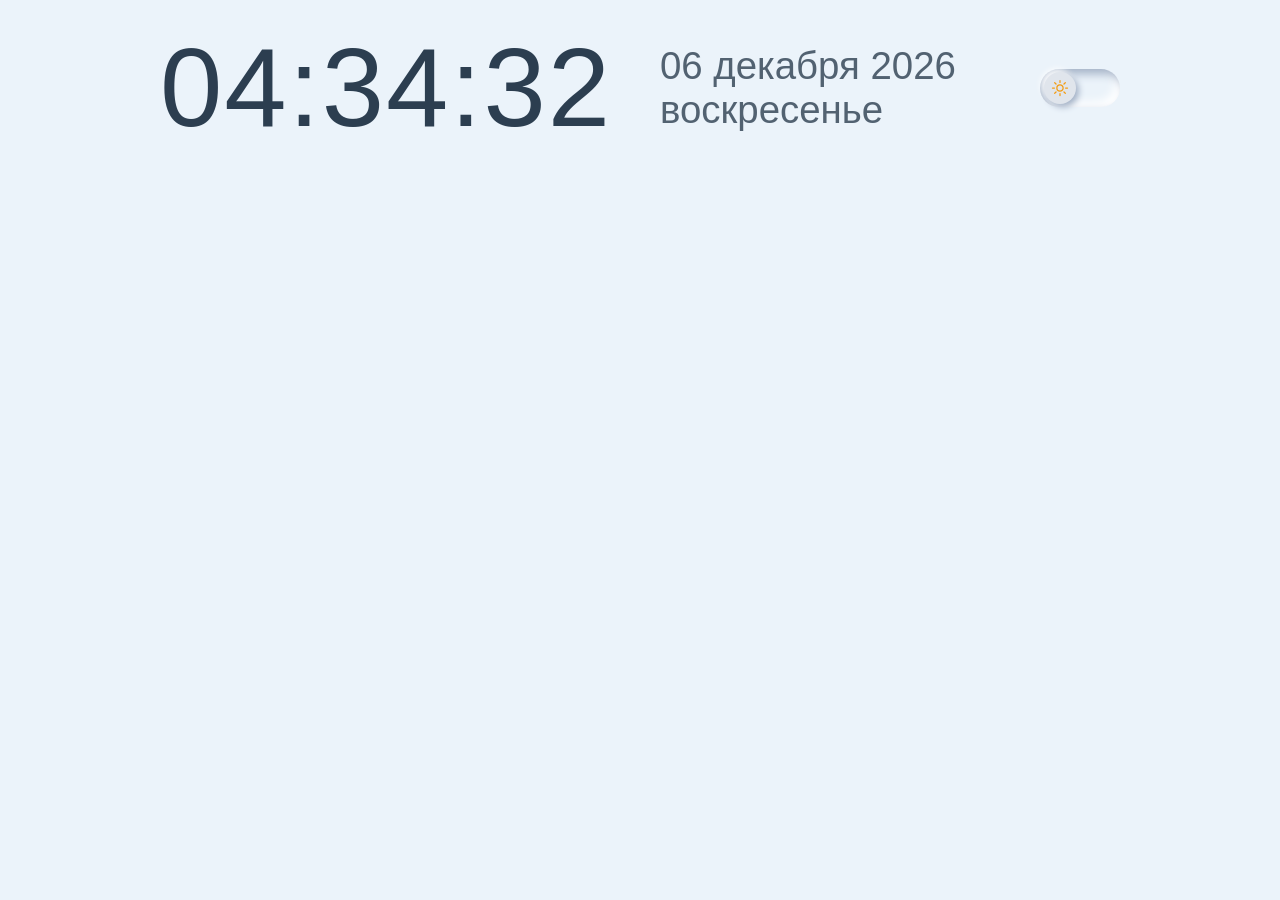
==== index.html @ 6002d7ba "first push" ====
<!DOCTYPE html>
<html lang="ru">

<head>
    <meta charset="UTF-8">
    <meta name="viewport" content="width=device-width, initial-scale=1.0">
    <link rel="stylesheet" href="style.css">
    <title>Дашборд с неоморфным дизайном</title>
</head>

<body>
    <div class="container">
        <div class="header">
            <div class="header-datetime">
                <div class="time" id="time">--:--:--</div>
                <div>
                    <div class="date" id="date">-- --- ----</div>
                    <div class="weekday" id="weekday">----------</div>
                </div>
            </div>

            <div class="header-controls">
                <div class="theme-toggle light" id="themeToggle" data-action="theme">
                    <span class="icon-moon">
                        <svg xmlns="http://www.w3.org/2000/svg" fill="none" viewBox="0 0 24 24" stroke-width="1.5"
                            stroke="currentColor">
                            <path stroke-linecap="round" stroke-linejoin="round"
                                d="M21.752 15.002A9.72 9.72 0 0 1 18 15.75c-5.385 0-9.75-4.365-9.75-9.75 0-1.33.266-2.597.748-3.752A9.753 9.753 0 0 0 3 11.25C3 16.635 7.365 21 12.75 21a9.753 9.753 0 0 0 9.002-5.998Z" />
                        </svg>
                    </span>
                    <span class="icon-sun">
                        <svg xmlns="http://www.w3.org/2000/svg" fill="none" viewBox="0 0 24 24" stroke-width="1.5"
                            stroke="currentColor">
                            <path stroke-linecap="round" stroke-linejoin="round"
                                d="M12 3v2.25m6.364.386-1.591 1.591M21 12h-2.25m-.386 6.364-1.591-1.591M12 18.75V21m-4.773-4.227-1.591 1.591M5.25 12H3m4.227-4.773L5.636 5.636M15.75 12a3.75 3.75 0 1 1-7.5 0 3.75 3.75 0 0 1 7.5 0Z" />
                        </svg>
                    </span>
                </div>
            </div>
        </div>
    </div>

    <script src="script.js"></script>
</body>

</html>
---- style.css ----
/* style.css */
/* Минимальные стили сетки с неоморфным подходом */
/* Адаптивность: смартфон (до 768px) и планшет (768px+) */

/* Сброс отступов и box-sizing */
*,
*::before,
*::after {
    margin: 0;
    padding: 0;
    box-sizing: border-box;
}

body {
    display: block;
    width: 100%;
    height: 100vh;
    padding: 0;
    margin: 0;
    box-sizing: border-box;
    font-family: 'Montserrat', -apple-system, BlinkMacSystemFont, sans-serif;
    background-color: var(--primary-background-color);
    overflow: hidden;
    transition: background-color 0.3s ease;
}

/* Светлая тема (по умолчанию) */
body.light-theme {
    --primary-background-color: #EBF3FA;
    --card-background-color: #ffffff;
    --primary-text-color: #2c3e50;
    --secondary-text-color: #5d6f7e;
    --success-color: #2e7d73;
    --success-bg: rgba(46, 125, 115, 0.1);
    --danger-color: #d32f2f;
    --danger-bg: rgba(211, 47, 47, 0.1);
    --info-color: #1976d2;
    --info-bg: rgba(25, 118, 210, 0.1);
    --border-color: rgba(0, 0, 0, 0.05);
    --neumo-shadow-dark: #d1d9e6;
    --neumo-shadow-light: #ffffff;
    --warning-color: #f39c12;
    --warning-bg: rgba(243, 156, 18, 0.1);
}

/* Темная тема */
body.dark-theme {
    --primary-background-color: #31343c;
    --card-background-color: #252b33;
    --primary-text-color: #e4e6eb;
    --secondary-text-color: #b0b3b8;
    --success-color: #4caf9e;
    --success-bg: rgba(76, 175, 158, 0.15);
    --danger-color: #f28b82;
    --danger-bg: rgba(242, 139, 130, 0.15);
    --info-color: #7aa2f7;
    --info-bg: rgba(122, 162, 247, 0.15);
    --border-color: rgba(255, 255, 255, 0.05);
    --neumo-shadow-dark: #0f1215;
    --neumo-shadow-light: #2f3741;
    --warning-color: #f1c40f;
    --warning-bg: rgba(241, 196, 15, 0.15);
}

.container {
    max-width: 1024px;
    height: 100vh;
    margin: 0 auto;
    padding: 2rem;
    background-color: transparent;
    box-sizing: border-box;
    overflow: hidden;
    display: flex;
    flex-direction: column;
}

/* Неоморфный переключатель темы */
.theme-toggle {
    width: 80px;
    height: 38px;
    border-radius: 30px;
    background: #EBF3FA;
    box-shadow: inset 5px 5px 10px #a3b1c6, inset -5px -5px 10px #ffffff;
    cursor: pointer;
    position: relative;
    transition: all 0.3s ease;
}

.theme-toggle::before {
    content: "";
    position: absolute;
    width: 32px;
    height: 32px;
    border-radius: 50%;
    top: 3px;
    left: 4px;
    background: #e0e5ec;
    box-shadow: 3px 3px 6px #a3b1c6, -3px -3px 6px #ffffff;
    transition: transform 0.3s ease;
    z-index: 1;
}

.theme-toggle.dark::before {
    transform: translateX(40px);
}

.theme-toggle .icon-sun,
.theme-toggle .icon-moon {
    position: absolute;
    top: 7px;
    width: 24px;
    height: 24px;
    z-index: 2;
    transition: all 0.3s ease;
    display: flex;
    align-items: center;
    justify-content: center;
}

.theme-toggle .icon-sun svg,
.theme-toggle .icon-moon svg {
    width: 20px;
    height: 20px;
    stroke: currentColor;
    fill: none;
}

.theme-toggle .icon-sun {
    left: 8px;
    color: #f39c12;
    opacity: 1;
}

.theme-toggle .icon-moon {
    right: 8px;
    color: #f1c40f;
    opacity: 0;
}

.theme-toggle.dark .icon-sun {
    opacity: 0;
}

.theme-toggle.dark .icon-moon {
    opacity: 1;
}

/* Для темной темы */
body.dark-theme .theme-toggle {
    background: #2d343c;
    box-shadow: inset 5px 5px 10px #1a1e24, inset -5px -5px 10px #404854;
}

body.dark-theme .theme-toggle::before {
    background: #2d343c;
    box-shadow: 3px 3px 6px #1a1e24, -3px -3px 6px #404854;
}

body.dark-theme .theme-toggle .icon-moon svg {
    stroke: #f1c40f;
}

/* Хедер с датой и временем */
.header {
    display: flex;
    justify-content: space-between;
    align-items: center;
    background: transparent;
    flex-shrink: 0;
    margin-bottom: 3rem;
}

.header-datetime {
    display: flex;
    align-items: center;
    gap: 3rem;
    color: var(--primary-text-color);
}

.header-datetime .time {
    font-size: 7rem;
    font-weight: 300;
    line-height: 1;
    letter-spacing: 2px;
}

.header-datetime .date {
    font-size: 2.4rem;
    font-weight: 300;
    opacity: 0.8;
}

.header-datetime .weekday {
    font-size: 2.4rem;
    font-weight: 300;
    opacity: 0.8;
}

.header-controls {
    display: flex;
    align-items: center;
}

/* Адаптивность для планшетов */
@media (max-width: 768px) {
    .container {
        padding: 1.5rem;
    }
    
    .header-datetime .time {
        font-size: 5rem;
    }
    
    .header-datetime .date,
    .header-datetime .weekday {
        font-size: 1.8rem;
    }
    
    .header-datetime {
        gap: 1.5rem;
    }
}

/* Адаптивность для смартфонов */
@media (max-width: 480px) {
    .container {
        padding: 1rem;
    }
    
    .header {
        flex-direction: column;
        align-items: flex-start;
        gap: 1rem;
        margin-bottom: 2rem;
    }
    
    .header-datetime {
        flex-wrap: wrap;
        gap: 1rem;
    }
    
    .header-datetime .time {
        font-size: 3.5rem;
    }
    
    .header-datetime .date,
    .header-datetime .weekday {
        font-size: 1.4rem;
    }
    
    .header-controls {
        align-self: flex-end;
    }
}
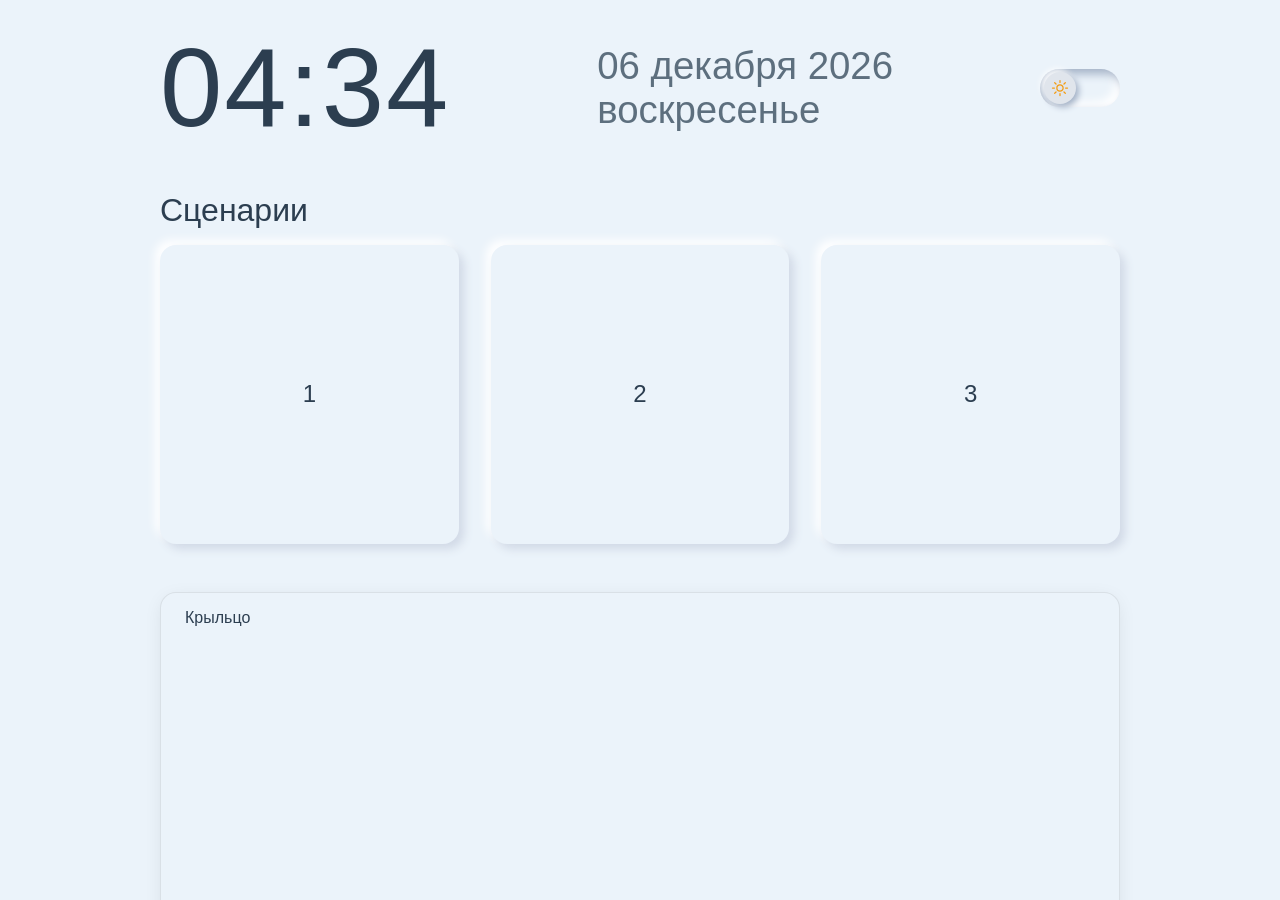
==== commit 6434356b: "doing scenaries" ====
--- a/index.html
+++ b/index.html
@@ -9,33 +9,53 @@
 </head>
 
 <body>
+    <!-- SVG спрайт (скрыт) -->
+    <svg style="display: none;">
+        <symbol id="icon-sun" viewBox="0 0 24 24">
+            <path
+                d="M12 3v2.25m6.364.386-1.591 1.591M21 12h-2.25m-.386 6.364-1.591-1.591M12 18.75V21m-4.773-4.227-1.591 1.591M5.25 12H3m4.227-4.773L5.636 5.636M15.75 12a3.75 3.75 0 1 1-7.5 0 3.75 3.75 0 0 1 7.5 0Z"
+                stroke="currentColor" stroke-width="1.5" fill="none" stroke-linecap="round" stroke-linejoin="round" />
+        </symbol>
+        <symbol id="icon-moon" viewBox="0 0 24 24">
+            <path
+                d="M21.752 15.002A9.72 9.72 0 0 1 18 15.75c-5.385 0-9.75-4.365-9.75-9.75 0-1.33.266-2.597.748-3.752A9.753 9.753 0 0 0 3 11.25C3 16.635 7.365 21 12.75 21a9.753 9.753 0 0 0 9.002-5.998Z"
+                stroke="currentColor" stroke-width="1.5" fill="none" stroke-linecap="round" stroke-linejoin="round" />
+        </symbol>
+    </svg>
+
     <div class="container">
         <div class="header">
-            <div class="header-datetime">
-                <div class="time" id="time">--:--:--</div>
-                <div>
-                    <div class="date" id="date">-- --- ----</div>
-                    <div class="weekday" id="weekday">----------</div>
+            <div class="time" id="time">--:--</div>
+            <div class="today">
+                <div id="date">-- --- ----</div>
+                <div id="weekday">----------</div>
+            </div>
+            <div class="theme-toggle" id="themeToggle">
+                <svg class="theme-icon">
+                    <use href="#icon-sun" />
+                </svg>
+            </div>
+        </div>
+
+        <div class="page-home">
+            <div class="scenaries-title">Сценарии</div>
+            <div class="block-scenaries">
+                <div class="scenario-item">
+                    <input type="checkbox" id="scenario1" class="scenario-checkbox">
+                    <label for="scenario1" class="scenario-label">1</label>
+                </div>
+                <div class="scenario-item">
+                    <input type="checkbox" id="scenario2" class="scenario-checkbox">
+                    <label for="scenario2" class="scenario-label">2</label>
+                </div>
+                <div class="scenario-item">
+                    <input type="checkbox" id="scenario3" class="scenario-checkbox">
+                    <label for="scenario3" class="scenario-label">3</label>
                 </div>
             </div>
 
-            <div class="header-controls">
-                <div class="theme-toggle light" id="themeToggle" data-action="theme">
-                    <span class="icon-moon">
-                        <svg xmlns="http://www.w3.org/2000/svg" fill="none" viewBox="0 0 24 24" stroke-width="1.5"
-                            stroke="currentColor">
-                            <path stroke-linecap="round" stroke-linejoin="round"
-                                d="M21.752 15.002A9.72 9.72 0 0 1 18 15.75c-5.385 0-9.75-4.365-9.75-9.75 0-1.33.266-2.597.748-3.752A9.753 9.753 0 0 0 3 11.25C3 16.635 7.365 21 12.75 21a9.753 9.753 0 0 0 9.002-5.998Z" />
-                        </svg>
-                    </span>
-                    <span class="icon-sun">
-                        <svg xmlns="http://www.w3.org/2000/svg" fill="none" viewBox="0 0 24 24" stroke-width="1.5"
-                            stroke="currentColor">
-                            <path stroke-linecap="round" stroke-linejoin="round"
-                                d="M12 3v2.25m6.364.386-1.591 1.591M21 12h-2.25m-.386 6.364-1.591-1.591M12 18.75V21m-4.773-4.227-1.591 1.591M5.25 12H3m4.227-4.773L5.636 5.636M15.75 12a3.75 3.75 0 1 1-7.5 0 3.75 3.75 0 0 1 7.5 0Z" />
-                        </svg>
-                    </span>
-                </div>
+            <div class="card camera">
+                <div class="card-title">Крыльцо</div>
             </div>
         </div>
     </div>
--- a/style.css
+++ b/style.css
@@ -1,6 +1,5 @@
 /* style.css */
-/* Минимальные стили сетки с неоморфным подходом */
-/* Адаптивность: смартфон (до 768px) и планшет (768px+) */
+/* Неоморфный дизайн */
 
 /* Сброс отступов и box-sizing */
 *,
@@ -17,7 +16,6 @@
     height: 100vh;
     padding: 0;
     margin: 0;
-    box-sizing: border-box;
     font-family: 'Montserrat', -apple-system, BlinkMacSystemFont, sans-serif;
     background-color: var(--primary-background-color);
     overflow: hidden;
@@ -27,39 +25,31 @@
 /* Светлая тема (по умолчанию) */
 body.light-theme {
     --primary-background-color: #EBF3FA;
-    --card-background-color: #ffffff;
+    --card-background-color: #EBF3FA;
     --primary-text-color: #2c3e50;
     --secondary-text-color: #5d6f7e;
-    --success-color: #2e7d73;
-    --success-bg: rgba(46, 125, 115, 0.1);
-    --danger-color: #d32f2f;
-    --danger-bg: rgba(211, 47, 47, 0.1);
+    --border-color: rgba(0, 0, 0, 0.08);
+    --card-shadow: 0px 4px 20px -4px rgba(0, 0, 0, 0.1);
     --info-color: #1976d2;
-    --info-bg: rgba(25, 118, 210, 0.1);
-    --border-color: rgba(0, 0, 0, 0.05);
+    --icon-color-sun: #f39c12;
+    --icon-color-moon: #f1c40f;
     --neumo-shadow-dark: #d1d9e6;
     --neumo-shadow-light: #ffffff;
-    --warning-color: #f39c12;
-    --warning-bg: rgba(243, 156, 18, 0.1);
 }
 
 /* Темная тема */
 body.dark-theme {
     --primary-background-color: #31343c;
-    --card-background-color: #252b33;
+    --card-background-color: #31343c;
     --primary-text-color: #e4e6eb;
     --secondary-text-color: #b0b3b8;
-    --success-color: #4caf9e;
-    --success-bg: rgba(76, 175, 158, 0.15);
-    --danger-color: #f28b82;
-    --danger-bg: rgba(242, 139, 130, 0.15);
+    --border-color: rgba(255, 255, 255, 0.08);
+    --card-shadow: 0px 4px 20px -4px rgba(0, 0, 0, 0.3);
     --info-color: #7aa2f7;
-    --info-bg: rgba(122, 162, 247, 0.15);
-    --border-color: rgba(255, 255, 255, 0.05);
+    --icon-color-sun: #f39c12;
+    --icon-color-moon: #f1c40f;
     --neumo-shadow-dark: #0f1215;
     --neumo-shadow-light: #2f3741;
-    --warning-color: #f1c40f;
-    --warning-bg: rgba(241, 196, 15, 0.15);
 }
 
 .container {
@@ -68,10 +58,32 @@
     margin: 0 auto;
     padding: 2rem;
     background-color: transparent;
-    box-sizing: border-box;
     overflow: hidden;
     display: flex;
     flex-direction: column;
+}
+
+/* Хедер с датой и временем */
+.header {
+    display: flex;
+    justify-content: space-between;
+    align-items: center;
+    flex-shrink: 0;
+    margin-bottom: 3rem;
+}
+
+.time {
+    color: var(--primary-text-color);
+    font-size: 7rem;
+    font-weight: 500;
+    line-height: 1;
+    letter-spacing: 2px;
+}
+
+.today {
+    color: var(--secondary-text-color);
+    font-size: 2.4rem;
+    font-weight: 400;
 }
 
 /* Неоморфный переключатель темы */
@@ -104,45 +116,21 @@
     transform: translateX(40px);
 }
 
-.theme-toggle .icon-sun,
-.theme-toggle .icon-moon {
+.theme-icon {
     position: absolute;
-    top: 7px;
-    width: 24px;
-    height: 24px;
-    z-index: 2;
-    transition: all 0.3s ease;
-    display: flex;
-    align-items: center;
-    justify-content: center;
-}
-
-.theme-toggle .icon-sun svg,
-.theme-toggle .icon-moon svg {
     width: 20px;
     height: 20px;
-    stroke: currentColor;
-    fill: none;
-}
-
-.theme-toggle .icon-sun {
-    left: 8px;
-    color: #f39c12;
-    opacity: 1;
-}
-
-.theme-toggle .icon-moon {
-    right: 8px;
-    color: #f1c40f;
-    opacity: 0;
-}
-
-.theme-toggle.dark .icon-sun {
-    opacity: 0;
-}
-
-.theme-toggle.dark .icon-moon {
-    opacity: 1;
+    top: 9px;
+    left: 10px;
+    z-index: 2;
+    color: var(--icon-color-sun);
+    transition: all 0.3s ease;
+    pointer-events: none;
+}
+
+.theme-toggle.dark .theme-icon {
+    left: 50px;
+    color: var(--icon-color-moon);
 }
 
 /* Для темной темы */
@@ -156,68 +144,128 @@
     box-shadow: 3px 3px 6px #1a1e24, -3px -3px 6px #404854;
 }
 
-body.dark-theme .theme-toggle .icon-moon svg {
-    stroke: #f1c40f;
-}
-
-/* Хедер с датой и временем */
-.header {
+/* Стандартная карточка */
+.card {
+    width: 100%;
+    height: 0;
+    padding: 1rem 1.5rem;
+    background-color: var(--card-background-color);
+    box-shadow: var(--card-shadow);
+    border-radius: 1rem;
+    overflow: hidden;
+    position: relative;
+    border: 1px solid var(--border-color);
+    flex-shrink: 0;
+}
+
+.card.camera {
+    padding-bottom: 56.25%;
+}
+
+.card-title {
+    font-size: 1rem;
+    font-weight: 500;
+    color: var(--primary-text-color);
+}
+
+/* Стили для чекбоксов-кнопок сценариев */
+.scenario-item {
     display: flex;
-    justify-content: space-between;
-    align-items: center;
-    background: transparent;
-    flex-shrink: 0;
-    margin-bottom: 3rem;
-}
-
-.header-datetime {
+    width: 100%;
+}
+
+.scenario-checkbox {
+    position: absolute;
+    opacity: 0;
+    width: 0;
+    height: 0;
+    pointer-events: none;
+}
+
+.scenario-label {
     display: flex;
     align-items: center;
-    gap: 3rem;
+    justify-content: center;
+    width: 100%;
+    height: 100%;
+    aspect-ratio: 1 / 1;
+    background: var(--primary-background-color);
+    border-radius: 1rem;
+    font-size: 1.5rem;
+    font-weight: 500;
     color: var(--primary-text-color);
-}
-
-.header-datetime .time {
-    font-size: 7rem;
-    font-weight: 300;
-    line-height: 1;
-    letter-spacing: 2px;
-}
-
-.header-datetime .date {
-    font-size: 2.4rem;
-    font-weight: 300;
-    opacity: 0.8;
-}
-
-.header-datetime .weekday {
-    font-size: 2.4rem;
-    font-weight: 300;
-    opacity: 0.8;
-}
-
-.header-controls {
-    display: flex;
-    align-items: center;
+    cursor: pointer;
+    transition: all 0.2s ease;
+    user-select: none;
+    box-shadow: 5px 5px 10px var(--neumo-shadow-dark),
+        -5px -5px 10px var(--neumo-shadow-light);
+}
+
+/* Наведение */
+.scenario-label:hover {
+    box-shadow: 3px 3px 6px var(--neumo-shadow-dark),
+        -3px -3px 6px var(--neumo-shadow-light);
+}
+
+/* Активное состояние (когда чекбокс выбран) */
+.scenario-checkbox:checked+.scenario-label {
+    box-shadow: inset 3px 3px 6px var(--neumo-shadow-dark),
+        inset -3px -3px 6px var(--neumo-shadow-light);
+    color: var(--info-color);
+}
+
+/* Для темной темы */
+body.dark-theme .scenario-label {
+    box-shadow: 5px 5px 10px var(--neumo-shadow-dark),
+        -5px -5px 10px var(--neumo-shadow-light);
+}
+
+body.dark-theme .scenario-label:hover {
+    box-shadow: 3px 3px 6px var(--neumo-shadow-dark),
+        -3px -3px 6px var(--neumo-shadow-light);
+}
+
+body.dark-theme .scenario-checkbox:checked+.scenario-label {
+    box-shadow: inset 3px 3px 6px var(--neumo-shadow-dark),
+        inset -3px -3px 6px var(--neumo-shadow-light);
+}
+
+/* Блок сценариев */
+.block-scenaries {
+    display: grid;
+    grid-template-columns: repeat(3, 1fr);
+    gap: 2rem;
+    margin-bottom: 3rem;
+}
+
+.scenaries-title {
+    font-size: 2rem;
+    color: var(--primary-text-color);
+    margin-bottom: 1rem;
 }
 
 /* Адаптивность для планшетов */
 @media (max-width: 768px) {
     .container {
-        padding: 1.5rem;
-    }
-    
-    .header-datetime .time {
+        padding: 1.75rem;
+    }
+
+    .block-scenaries {
+        gap: 1.75rem;
+        margin-bottom: 3rem;
+    }
+
+    .scenaries-title {
+        font-size: 2rem;
+        margin-bottom: 1rem;
+    }
+
+    .time {
         font-size: 5rem;
     }
-    
-    .header-datetime .date,
-    .header-datetime .weekday {
-        font-size: 1.8rem;
-    }
-    
-    .header-datetime {
-        gap: 1.5rem;
+
+    .today {
+        font-size: 2rem;
     }
 }
 
@@ -226,29 +274,27 @@
     .container {
         padding: 1rem;
     }
-    
-    .header {
-        flex-direction: column;
-        align-items: flex-start;
+
+    .block-scenaries {
         gap: 1rem;
         margin-bottom: 2rem;
     }
-    
-    .header-datetime {
-        flex-wrap: wrap;
-        gap: 1rem;
-    }
-    
-    .header-datetime .time {
-        font-size: 3.5rem;
-    }
-    
-    .header-datetime .date,
-    .header-datetime .weekday {
-        font-size: 1.4rem;
-    }
-    
-    .header-controls {
-        align-self: flex-end;
+
+    .scenaries-title {
+        font-size: 1rem;
+        margin-bottom: 0.75rem;
+    }
+
+    .time {
+        font-size: 2.5rem;
+    }
+
+    .today {
+        font-size: 0.9rem;
+    }
+
+    .scenario-label {
+        font-size: 1.2rem;
+        min-height: 50px;
     }
 }
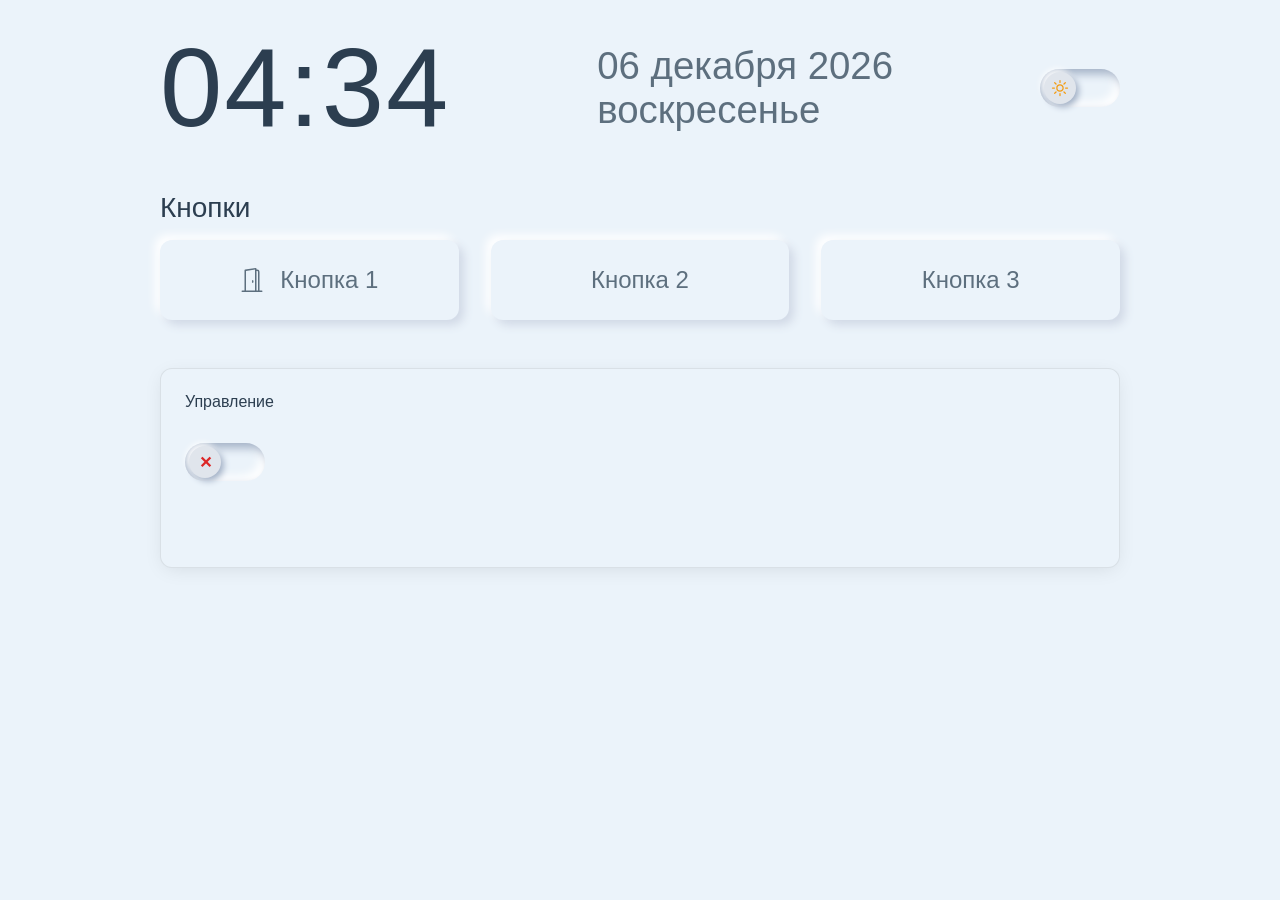
==== commit 3a15d641: "button icon" ====
--- a/index.html
+++ b/index.html
@@ -8,7 +8,7 @@
     <title>Дашборд с неоморфным дизайном</title>
 </head>
 
-<body>
+<body class="light-theme">
     <!-- SVG спрайт (скрыт) -->
     <svg style="display: none;">
         <symbol id="icon-sun" viewBox="0 0 24 24">
@@ -37,25 +37,41 @@
             </div>
         </div>
 
-        <div class="page-home">
-            <div class="scenaries-title">Сценарии</div>
-            <div class="block-scenaries">
-                <div class="scenario-item">
-                    <input type="checkbox" id="scenario1" class="scenario-checkbox">
-                    <label for="scenario1" class="scenario-label">1</label>
-                </div>
-                <div class="scenario-item">
-                    <input type="checkbox" id="scenario2" class="scenario-checkbox">
-                    <label for="scenario2" class="scenario-label">2</label>
-                </div>
-                <div class="scenario-item">
-                    <input type="checkbox" id="scenario3" class="scenario-checkbox">
-                    <label for="scenario3" class="scenario-label">3</label>
+        <div class="content">
+            <div class="block">
+                <div class="block-title">Кнопки</div>
+                <div class="block-scenaries">
+                    <div class="button-item">
+                        <input type="checkbox" id="scenario1" class="button-checkbox">
+                        <label for="scenario1" class="button-label">
+                            <svg xmlns="http://www.w3.org/2000/svg" width="16" height="16" fill="currentColor"
+                                class="bi bi-door-open" viewBox="0 0 16 16">
+                                <path d="M8.5 10c-.276 0-.5-.448-.5-1s.224-1 .5-1 .5.448.5 1-.224 1-.5 1" />
+                                <path
+                                    d="M10.828.122A.5.5 0 0 1 11 .5V1h.5A1.5 1.5 0 0 1 13 2.5V15h1.5a.5.5 0 0 1 0 1h-13a.5.5 0 0 1 0-1H3V1.5a.5.5 0 0 1 .43-.495l7-1a.5.5 0 0 1 .398.117M11.5 2H11v13h1V2.5a.5.5 0 0 0-.5-.5M4 1.934V15h6V1.077z" />
+                            </svg>
+                            Кнопка 1
+                        </label>
+                    </div>
+                    <div class="button-item">
+                        <input type="checkbox" id="scenario2" class="button-checkbox">
+                        <label for="scenario2" class="button-label">Кнопка 2</label>
+                    </div>
+                    <div class="button-item">
+                        <input type="checkbox" id="scenario3" class="button-checkbox">
+                        <label for="scenario3" class="button-label">Кнопка 3</label>
+                    </div>
                 </div>
             </div>
 
+            <!-- Карточка с новым переключателем -->
             <div class="card camera">
-                <div class="card-title">Крыльцо</div>
+                <div class="card-title">Управление</div>
+                <!-- Переключатель, стилизованный под theme-toggle -->
+                <div class="switch" id="deviceSwitch" role="switch" aria-checked="false" tabindex="0">
+                    <span class="icon-off">✕</span>
+                    <span class="icon-on">✓</span>
+                </div>
             </div>
         </div>
     </div>
--- a/style.css
+++ b/style.css
@@ -20,6 +20,7 @@
     background-color: var(--primary-background-color);
     overflow: hidden;
     transition: background-color 0.3s ease;
+    --border-radius: 0.75rem;
 }
 
 /* Светлая тема (по умолчанию) */
@@ -30,7 +31,17 @@
     --secondary-text-color: #5d6f7e;
     --border-color: rgba(0, 0, 0, 0.08);
     --card-shadow: 0px 4px 20px -4px rgba(0, 0, 0, 0.1);
-    --info-color: #1976d2;
+
+    /* Яркие цвета для светлой темы */
+    --info-color: #0066CC;
+    /* Яркий синий */
+    --success-color: #00A86B;
+    /* Насыщенный зеленый */
+    --danger-color: #DC2626;
+    /* Яркий красный */
+    --warning-color: #F59E0B;
+    /* Насыщенный оранжевый */
+
     --icon-color-sun: #f39c12;
     --icon-color-moon: #f1c40f;
     --neumo-shadow-dark: #d1d9e6;
@@ -45,7 +56,17 @@
     --secondary-text-color: #b0b3b8;
     --border-color: rgba(255, 255, 255, 0.08);
     --card-shadow: 0px 4px 20px -4px rgba(0, 0, 0, 0.3);
-    --info-color: #7aa2f7;
+
+    /* Яркие цвета для темной темы (более светлые/неоновые оттенки) */
+    --info-color: #60A5FA;
+    /* Светлый синий */
+    --success-color: #4ADE80;
+    /* Светлый зеленый */
+    --danger-color: #F87171;
+    /* Светлый красный */
+    --warning-color: #FBBF24;
+    /* Светлый оранжевый/желтый */
+
     --icon-color-sun: #f39c12;
     --icon-color-moon: #f1c40f;
     --neumo-shadow-dark: #0f1215;
@@ -90,7 +111,7 @@
 .theme-toggle {
     width: 80px;
     height: 38px;
-    border-radius: 30px;
+    border-radius: 80px;
     background: #EBF3FA;
     box-shadow: inset 5px 5px 10px #a3b1c6, inset -5px -5px 10px #ffffff;
     cursor: pointer;
@@ -144,22 +165,45 @@
     box-shadow: 3px 3px 6px #1a1e24, -3px -3px 6px #404854;
 }
 
+/* Контент страницы */
+.content {
+    display: flex;
+    flex-direction: column;
+    gap: 3rem;
+}
+
+/* Блок на странице */
+.block {
+    display: flex;
+    flex-direction: column;
+    gap: 1rem;
+}
+
+.block-title {
+    font-size: 1.75rem;
+    color: var(--primary-text-color);
+}
+
 /* Стандартная карточка */
 .card {
     width: 100%;
-    height: 0;
-    padding: 1rem 1.5rem;
     background-color: var(--card-background-color);
     box-shadow: var(--card-shadow);
-    border-radius: 1rem;
+    border-radius: var(--border-radius);
     overflow: hidden;
     position: relative;
     border: 1px solid var(--border-color);
     flex-shrink: 0;
+    display: flex;
+    flex-direction: column;
 }
 
 .card.camera {
-    padding-bottom: 56.25%;
+    padding: 1.5rem;
+    min-height: 200px;
+    display: flex;
+    flex-direction: column;
+    gap: 2rem;
 }
 
 .card-title {
@@ -169,12 +213,12 @@
 }
 
 /* Стили для чекбоксов-кнопок сценариев */
-.scenario-item {
+.button-item {
     display: flex;
     width: 100%;
 }
 
-.scenario-checkbox {
+.button-checkbox {
     position: absolute;
     opacity: 0;
     width: 0;
@@ -182,18 +226,19 @@
     pointer-events: none;
 }
 
-.scenario-label {
+.button-label {
     display: flex;
     align-items: center;
     justify-content: center;
     width: 100%;
-    height: 100%;
-    aspect-ratio: 1 / 1;
+    min-height: 5rem;
+    gap: 1rem;
+    /* aspect-ratio: 1 / 1; */
     background: var(--primary-background-color);
-    border-radius: 1rem;
-    font-size: 1.5rem;
+    border-radius: var(--border-radius);
+    font-size: clamp(1rem, 5vw, 1.5rem);
     font-weight: 500;
-    color: var(--primary-text-color);
+    color: var(--secondary-text-color);
     cursor: pointer;
     transition: all 0.2s ease;
     user-select: none;
@@ -201,31 +246,38 @@
         -5px -5px 10px var(--neumo-shadow-light);
 }
 
+.button-label svg {
+    width: 1em;
+    height: 1em;
+    font-size: inherit;
+    fill: currentColor;
+}
+
 /* Наведение */
-.scenario-label:hover {
+.button-label:hover {
     box-shadow: 3px 3px 6px var(--neumo-shadow-dark),
         -3px -3px 6px var(--neumo-shadow-light);
 }
 
 /* Активное состояние (когда чекбокс выбран) */
-.scenario-checkbox:checked+.scenario-label {
+.button-checkbox:checked+.button-label {
     box-shadow: inset 3px 3px 6px var(--neumo-shadow-dark),
         inset -3px -3px 6px var(--neumo-shadow-light);
-    color: var(--info-color);
+    color: var(--success-color);
 }
 
 /* Для темной темы */
-body.dark-theme .scenario-label {
+body.dark-theme .button-label {
     box-shadow: 5px 5px 10px var(--neumo-shadow-dark),
         -5px -5px 10px var(--neumo-shadow-light);
 }
 
-body.dark-theme .scenario-label:hover {
+body.dark-theme .button-label:hover {
     box-shadow: 3px 3px 6px var(--neumo-shadow-dark),
         -3px -3px 6px var(--neumo-shadow-light);
 }
 
-body.dark-theme .scenario-checkbox:checked+.scenario-label {
+body.dark-theme .button-checkbox:checked+.button-label {
     box-shadow: inset 3px 3px 6px var(--neumo-shadow-dark),
         inset -3px -3px 6px var(--neumo-shadow-light);
 }
@@ -235,13 +287,89 @@
     display: grid;
     grid-template-columns: repeat(3, 1fr);
     gap: 2rem;
-    margin-bottom: 3rem;
-}
-
-.scenaries-title {
-    font-size: 2rem;
-    color: var(--primary-text-color);
-    margin-bottom: 1rem;
+}
+
+/* Неоморфный переключатель (Switch) - стилизованный под theme-toggle */
+.switch {
+    width: 80px;
+    height: 38px;
+    border-radius: 30px;
+    background: #EBF3FA;
+    box-shadow: inset 5px 5px 10px #a3b1c6, inset -5px -5px 10px #ffffff;
+    cursor: pointer;
+    position: relative;
+    transition: all 0.3s ease;
+    display: inline-block;
+    outline: none;
+}
+
+.switch:focus-visible {
+    outline: 2px solid var(--info-color);
+    outline-offset: 2px;
+}
+
+.switch::before {
+    content: "";
+    position: absolute;
+    width: 32px;
+    height: 32px;
+    border-radius: 50%;
+    top: 3px;
+    left: 4px;
+    background: #e0e5ec;
+    box-shadow: 3px 3px 6px #a3b1c6, -3px -3px 6px #ffffff;
+    transition: transform 0.3s ease;
+    z-index: 1;
+}
+
+.switch.on::before {
+    transform: translateX(40px);
+}
+
+.switch .icon-off,
+.switch .icon-on {
+    position: absolute;
+    top: 7px;
+    width: 24px;
+    height: 24px;
+    z-index: 2;
+    transition: all 0.3s ease;
+    display: flex;
+    align-items: center;
+    justify-content: center;
+    font-size: 16px;
+    font-weight: bold;
+}
+
+.switch .icon-off {
+    left: 8px;
+    color: var(--danger-color);
+    opacity: 1;
+}
+
+.switch .icon-on {
+    right: 8px;
+    color: var(--success-color);
+    opacity: 0;
+}
+
+.switch.on .icon-off {
+    opacity: 0;
+}
+
+.switch.on .icon-on {
+    opacity: 1;
+}
+
+/* Для темной темы */
+body.dark-theme .switch {
+    background: #2d343c;
+    box-shadow: inset 5px 5px 10px #1a1e24, inset -5px -5px 10px #404854;
+}
+
+body.dark-theme .switch::before {
+    background: #2d343c;
+    box-shadow: 3px 3px 6px #1a1e24, -3px -3px 6px #404854;
 }
 
 /* Адаптивность для планшетов */
@@ -250,14 +378,20 @@
         padding: 1.75rem;
     }
 
+    .content {
+        gap: 3rem;
+    }
+
+    .block {
+        gap: 1rem;
+    }
+
+    .block-title {
+        font-size: 1.5rem;
+    }
+
     .block-scenaries {
         gap: 1.75rem;
-        margin-bottom: 3rem;
-    }
-
-    .scenaries-title {
-        font-size: 2rem;
-        margin-bottom: 1rem;
     }
 
     .time {
@@ -275,14 +409,20 @@
         padding: 1rem;
     }
 
+    .content {
+        gap: 2.5rem;
+    }
+
+    .block {
+        gap: 0.75em;
+    }
+
+    .block-title {
+        font-size: 1rem;
+    }
+
     .block-scenaries {
         gap: 1rem;
-        margin-bottom: 2rem;
-    }
-
-    .scenaries-title {
-        font-size: 1rem;
-        margin-bottom: 0.75rem;
     }
 
     .time {
@@ -293,8 +433,14 @@
         font-size: 0.9rem;
     }
 
-    .scenario-label {
+    .button-label {
         font-size: 1.2rem;
         min-height: 50px;
     }
+
+    .card.camera {
+        padding: 1rem;
+        min-height: 150px;
+        gap: 1rem;
+    }
 }
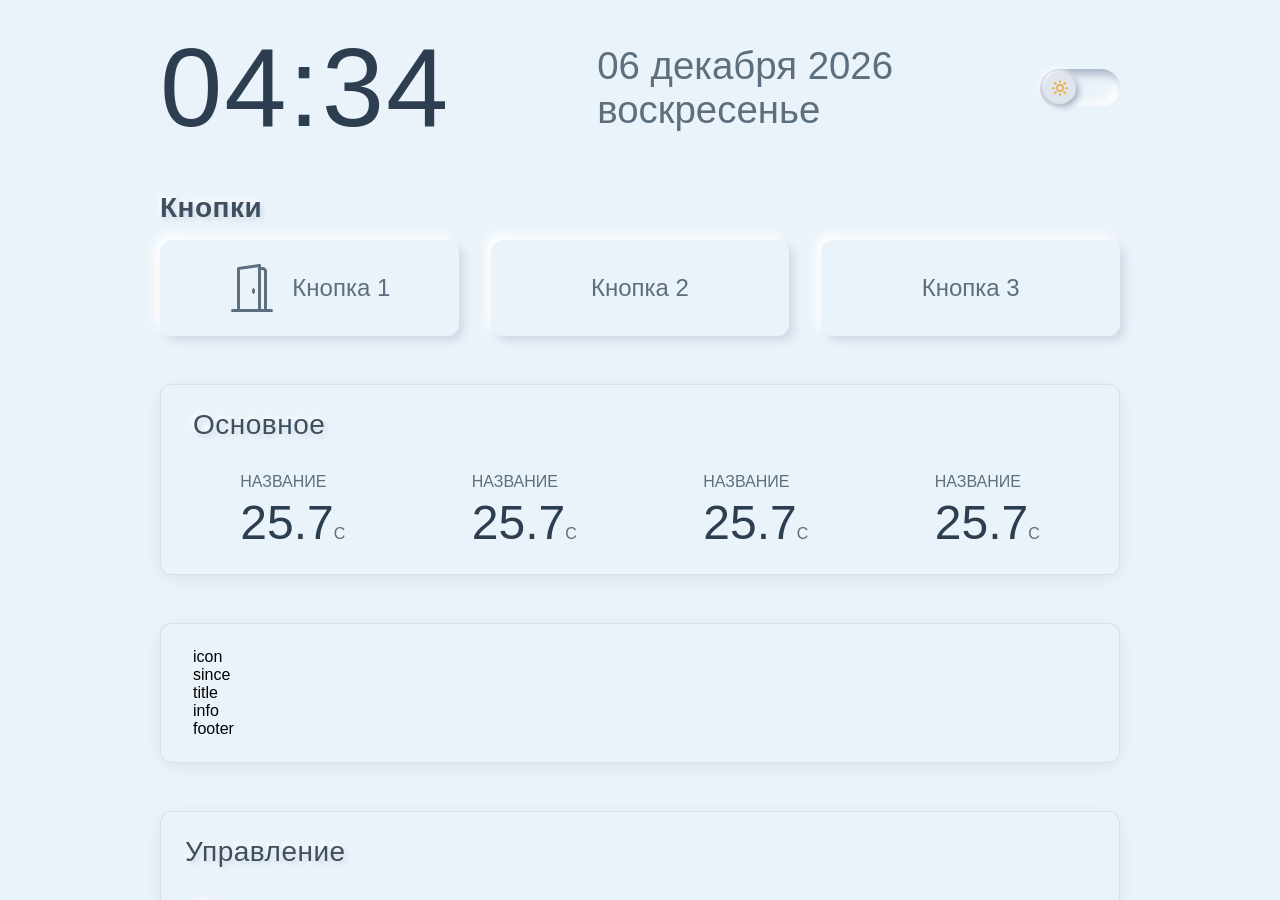
==== commit de80f665: "device card" ====
--- a/index.html
+++ b/index.html
@@ -40,7 +40,7 @@
         <div class="content">
             <div class="block">
                 <div class="block-title">Кнопки</div>
-                <div class="block-scenaries">
+                <div class="block-buttons">
                     <div class="button-item">
                         <input type="checkbox" id="scenario1" class="button-checkbox">
                         <label for="scenario1" class="button-label">
@@ -64,10 +64,49 @@
                 </div>
             </div>
 
-            <!-- Карточка с новым переключателем -->
+            <!-- Карточка с основными покааателями -->
+            <div class="card">
+                <div class="card-title">Основное</div>
+                <div class="indicators">
+                    <div class="indicator">
+                        <div class="indicator-title">название</div>
+                        <div class="indicator-value">25.7<span class="indicator-unit">C</span></div>
+                    </div>
+                    <div class="indicator">
+                        <div class="indicator-title">название</div>
+                        <div class="indicator-value">25.7<span class="indicator-unit">C</span></div>
+                    </div>
+                    <div class="indicator">
+                        <div class="indicator-title">название</div>
+                        <div class="indicator-value">25.7<span class="indicator-unit">C</span></div>
+                    </div>
+                    <div class="indicator">
+                        <div class="indicator-title">название</div>
+                        <div class="indicator-value">25.7<span class="indicator-unit">C</span></div>
+                    </div>
+                </div>
+            </div>
+
+            <!-- Управление прибором/оборудованием -->
+            <div class="card">
+                <div class="devices">
+                    <div class="device">
+                        <div class="device-header">
+                            <div class="device-icon">icon</div>
+                            <div class="device-since">since</div>
+                        </div>
+                        <div class="device-title">title</div>
+                        <div class="device-info">info</div>
+                        <div class="device-footer">
+                            footer
+                        </div>
+                    </div>
+                </div>
+            </div>
+
+            <!-- Карточка с камерой -->
             <div class="card camera">
                 <div class="card-title">Управление</div>
-                <!-- Переключатель, стилизованный под theme-toggle -->
                 <div class="switch" id="deviceSwitch" role="switch" aria-checked="false" tabindex="0">
                     <span class="icon-off">✕</span>
                     <span class="icon-on">✓</span>
--- a/style.css
+++ b/style.css
@@ -34,13 +34,9 @@
 
     /* Яркие цвета для светлой темы */
     --info-color: #0066CC;
-    /* Яркий синий */
     --success-color: #00A86B;
-    /* Насыщенный зеленый */
     --danger-color: #DC2626;
-    /* Яркий красный */
     --warning-color: #F59E0B;
-    /* Насыщенный оранжевый */
 
     --icon-color-sun: #f39c12;
     --icon-color-moon: #f1c40f;
@@ -57,15 +53,11 @@
     --border-color: rgba(255, 255, 255, 0.08);
     --card-shadow: 0px 4px 20px -4px rgba(0, 0, 0, 0.3);
 
-    /* Яркие цвета для темной темы (более светлые/неоновые оттенки) */
+    /* Яркие цвета для темной темы */
     --info-color: #60A5FA;
-    /* Светлый синий */
     --success-color: #4ADE80;
-    /* Светлый зеленый */
     --danger-color: #F87171;
-    /* Светлый красный */
     --warning-color: #FBBF24;
-    /* Светлый оранжевый/желтый */
 
     --icon-color-sun: #f39c12;
     --icon-color-moon: #f1c40f;
@@ -179,14 +171,21 @@
     gap: 1rem;
 }
 
-.block-title {
-    font-size: 1.75rem;
+.block-title {    
+    font-size: clamp(1.25rem, 4vw, 1.75rem);
+    font-weight: 600;
     color: var(--primary-text-color);
+    text-shadow: 
+        3px 3px 5px var(--neumo-shadow-dark),
+        -3px -3px 5px var(--neumo-shadow-light);
+    opacity: 0.9;
+    letter-spacing: 0.5px;
 }
 
 /* Стандартная карточка */
 .card {
     width: 100%;
+    padding: 1.5rem 2rem;
     background-color: var(--card-background-color);
     box-shadow: var(--card-shadow);
     border-radius: var(--border-radius);
@@ -196,6 +195,7 @@
     flex-shrink: 0;
     display: flex;
     flex-direction: column;
+    gap: clamp(1rem, 3vw, 2rem);
 }
 
 .card.camera {
@@ -203,13 +203,17 @@
     min-height: 200px;
     display: flex;
     flex-direction: column;
-    gap: 2rem;
 }
 
 .card-title {
-    font-size: 1rem;
+    font-size: clamp(1.25rem, 4vw, 1.75rem);
     font-weight: 500;
     color: var(--primary-text-color);
+    text-shadow: 
+        3px 3px 5px var(--neumo-shadow-dark),
+        -3px -3px 5px var(--neumo-shadow-light);
+    opacity: 0.9;
+    letter-spacing: 0.5px;
 }
 
 /* Стили для чекбоксов-кнопок сценариев */
@@ -228,15 +232,16 @@
 
 .button-label {
     display: flex;
+    flex-wrap: wrap;
     align-items: center;
     justify-content: center;
     width: 100%;
-    min-height: 5rem;
-    gap: 1rem;
-    /* aspect-ratio: 1 / 1; */
+    padding: 1.5rem 2rem;
+    min-height: clamp(3rem, 10vw, 5rem);
+    gap: clamp(0.5rem, 2vw, 1rem);
     background: var(--primary-background-color);
     border-radius: var(--border-radius);
-    font-size: clamp(1rem, 5vw, 1.5rem);
+    font-size: clamp(0.875rem, 4vw, 1.5rem);
     font-weight: 500;
     color: var(--secondary-text-color);
     cursor: pointer;
@@ -247,8 +252,8 @@
 }
 
 .button-label svg {
-    width: 1em;
-    height: 1em;
+    width: 2em;
+    height: 2em;
     font-size: inherit;
     fill: currentColor;
 }
@@ -283,13 +288,13 @@
 }
 
 /* Блок сценариев */
-.block-scenaries {
+.block-buttons {
     display: grid;
     grid-template-columns: repeat(3, 1fr);
-    gap: 2rem;
-}
-
-/* Неоморфный переключатель (Switch) - стилизованный под theme-toggle */
+    gap: clamp(1rem, 3vw, 2rem);
+}
+
+/* Неоморфный переключатель (Switch) */
 .switch {
     width: 80px;
     height: 38px;
@@ -372,6 +377,37 @@
     box-shadow: 3px 3px 6px #1a1e24, -3px -3px 6px #404854;
 }
 
+.indicators {
+    display: flex;
+    flex-direction: row; 
+    flex-wrap: wrap;
+    justify-content: space-around;
+    gap: clamp(1rem, 3vw, 2rem);
+}
+
+.indicator {
+    display: flex;
+    flex-direction: column;
+    gap: clamp(0.05rem, 0.25rem, 0.5rem);
+}
+
+.indicator-title {
+    text-transform: uppercase;
+    color: var(--secondary-text-color) ;
+}
+
+.indicator-value{
+    font-size: 3rem;
+    font-weight: 400;
+    color: var(--primary-text-color) ;
+}
+
+.indicator-unit{
+    font-size: 1rem;
+    font-weight: 400;
+    color: var(--secondary-text-color) ;
+}
+
 /* Адаптивность для планшетов */
 @media (max-width: 768px) {
     .container {
@@ -382,16 +418,12 @@
         gap: 3rem;
     }
 
+    .card, .button-label {
+        padding: 1.25rem 1.5rem;
+    }
+
     .block {
         gap: 1rem;
-    }
-
-    .block-title {
-        font-size: 1.5rem;
-    }
-
-    .block-scenaries {
-        gap: 1.75rem;
     }
 
     .time {
@@ -413,16 +445,12 @@
         gap: 2.5rem;
     }
 
+
+    .card, .button-label {
+        padding: 1rem 1.25rem;
+    }
     .block {
-        gap: 0.75em;
-    }
-
-    .block-title {
-        font-size: 1rem;
-    }
-
-    .block-scenaries {
-        gap: 1rem;
+        gap: 0.75rem;
     }
 
     .time {
@@ -431,16 +459,10 @@
 
     .today {
         font-size: 0.9rem;
-    }
-
-    .button-label {
-        font-size: 1.2rem;
-        min-height: 50px;
     }
 
     .card.camera {
         padding: 1rem;
         min-height: 150px;
-        gap: 1rem;
     }
 }
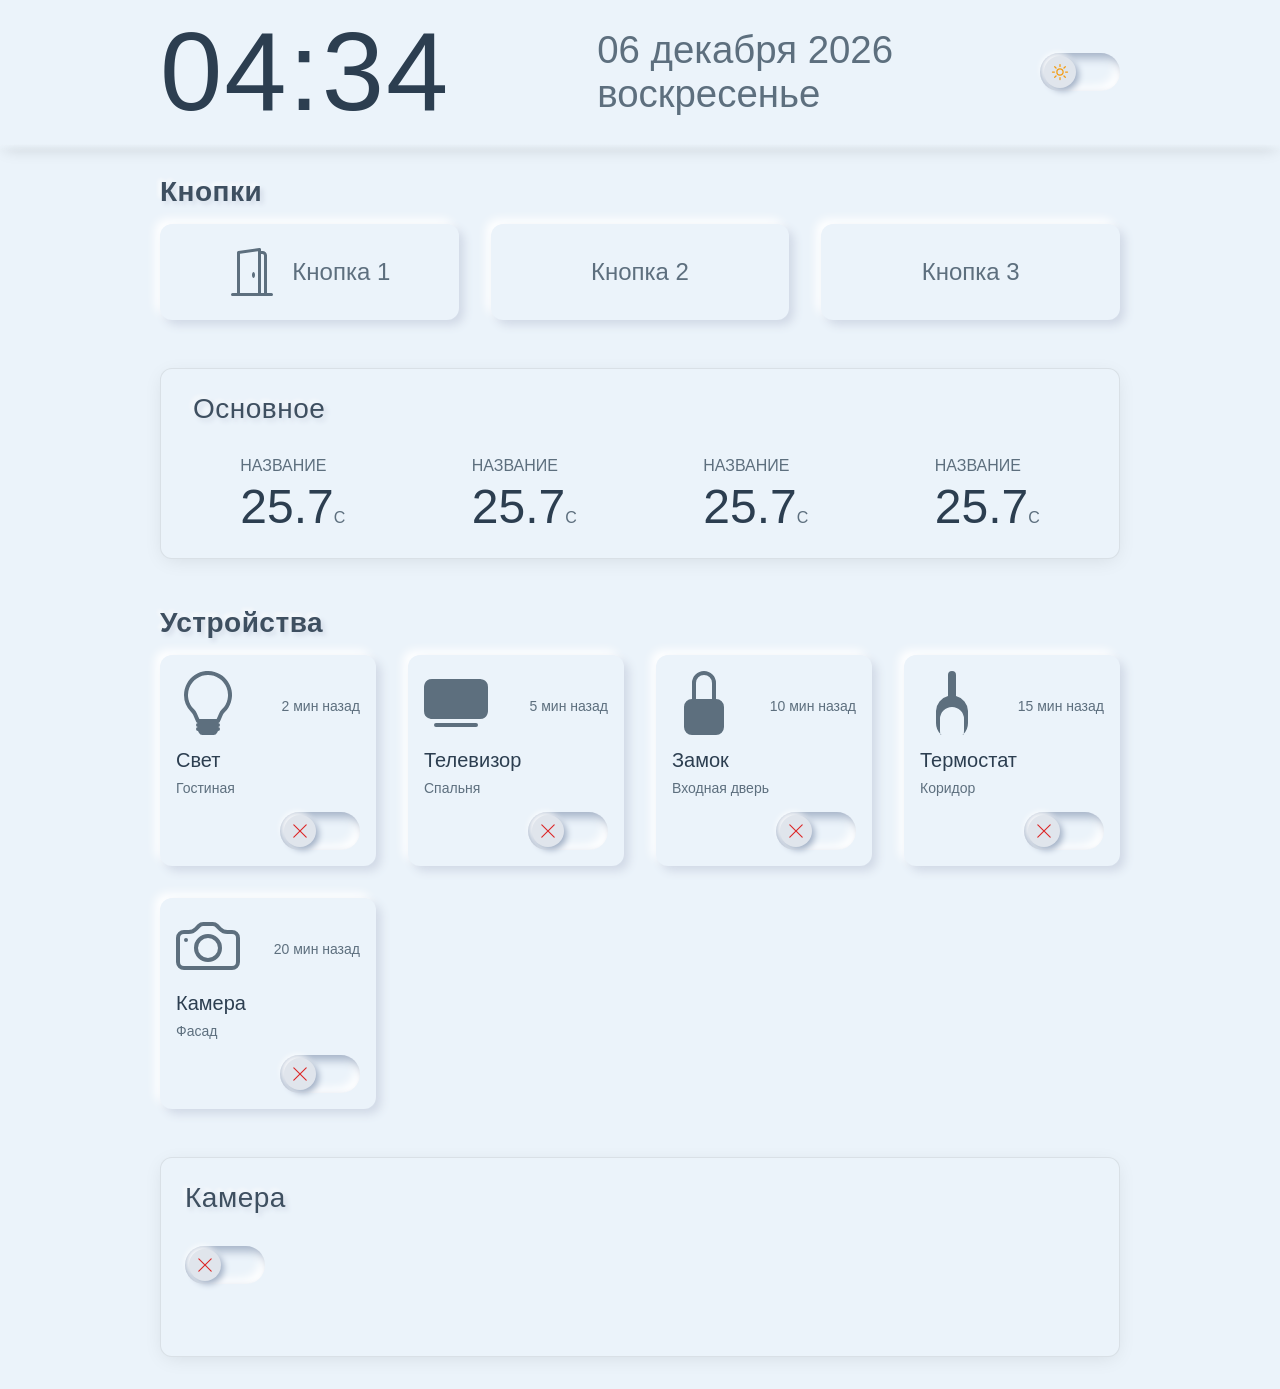
==== commit 12117594: "device switch" ====
--- a/index.html
+++ b/index.html
@@ -11,6 +11,7 @@
 <body class="light-theme">
     <!-- SVG спрайт (скрыт) -->
     <svg style="display: none;">
+        <!-- Иконки переключения темы -->
         <symbol id="icon-sun" viewBox="0 0 24 24">
             <path
                 d="M12 3v2.25m6.364.386-1.591 1.591M21 12h-2.25m-.386 6.364-1.591-1.591M12 18.75V21m-4.773-4.227-1.591 1.591M5.25 12H3m4.227-4.773L5.636 5.636M15.75 12a3.75 3.75 0 1 1-7.5 0 3.75 3.75 0 0 1 7.5 0Z"
@@ -21,10 +22,47 @@
                 d="M21.752 15.002A9.72 9.72 0 0 1 18 15.75c-5.385 0-9.75-4.365-9.75-9.75 0-1.33.266-2.597.748-3.752A9.753 9.753 0 0 0 3 11.25C3 16.635 7.365 21 12.75 21a9.753 9.753 0 0 0 9.002-5.998Z"
                 stroke="currentColor" stroke-width="1.5" fill="none" stroke-linecap="round" stroke-linejoin="round" />
         </symbol>
+        <!-- Иконки для переключателя -->
+        <symbol id="icon-check" viewBox="0 0 16 16">
+            <path
+                d="M16 8A8 8 0 1 1 0 8a8 8 0 0 1 16 0m-3.97-3.03a.75.75 0 0 0-1.08.022L7.477 9.417 5.384 7.323a.75.75 0 0 0-1.06 1.06L6.97 11.03a.75.75 0 0 0 1.079-.02l3.992-4.99a.75.75 0 0 0-.01-1.05z" />
+        </symbol>
+        <symbol id="icon-x" viewBox="0 0 16 16">
+            <path
+                d="M2.146 2.854a.5.5 0 1 1 .708-.708L8 7.293l5.146-5.147a.5.5 0 0 1 .708.708L8.707 8l5.147 5.146a.5.5 0 0 1-.708.708L8 8.707l-5.146 5.147a.5.5 0 0 1-.708-.708L7.293 8z" />
+        </symbol>
+        <!-- Иконка освещения/лампы -->
+        <symbol id="icon-light" viewBox="0 0 16 16">
+            <path
+                d="M2 6a6 6 0 1 1 10.174 4.31c-.203.196-.359.4-.453.619l-.762 1.769A.5.5 0 0 1 10.5 13a.5.5 0 0 1 0 1 .5.5 0 0 1 0 1l-.224.447a1 1 0 0 1-.894.553H6.618a1 1 0 0 1-.894-.553L5.5 15a.5.5 0 0 1 0-1 .5.5 0 0 1 0-1 .5.5 0 0 1-.46-.302l-.761-1.77a2 2 0 0 0-.453-.618A5.98 5.98 0 0 1 2 6m6-5a5 5 0 0 0-3.479 8.592c.263.254.514.564.676.941L5.83 12h4.342l.632-1.467c.162-.377.413-.687.676-.941A5 5 0 0 0 8 1" />
+        </symbol>
+        <!-- Иконка телевизора -->
+        <symbol id="icon-tv" viewBox="0 0 16 16">
+            <path
+                d="M2.5 13.5A.5.5 0 0 1 3 13h10a.5.5 0 0 1 0 1H3a.5.5 0 0 1-.5-.5M2 2h12s2 0 2 2v6s0 2-2 2H2s-2 0-2-2V4s0-2 2-2" />
+            <path d="M1 4h14v6H1z" />
+        </symbol>
+        <!-- Иконка замка -->
+        <symbol id="icon-lock" viewBox="0 0 16 16">
+            <path
+                d="M8 1a2 2 0 0 1 2 2v4H6V3a2 2 0 0 1 2-2m3 6V3a3 3 0 0 0-6 0v4a2 2 0 0 0-2 2v5a2 2 0 0 0 2 2h6a2 2 0 0 0 2-2V9a2 2 0 0 0-2-2" />
+        </symbol>
+        <!-- Иконка термостата -->
+        <symbol id="icon-thermostat" viewBox="0 0 16 16">
+            <path
+                d="M8 0a1 1 0 0 1 1 1v5.268A4 4 0 0 1 12 10v3a4 4 0 1 1-8 0v-3a4 4 0 0 1 3-3.732V1a1 1 0 0 1 1-1m0 9a3 3 0 0 0-3 3v3a3 3 0 1 0 6 0v-3a3 3 0 0 0-3-3" />
+        </symbol>
+        <!-- Иконка камеры -->
+        <symbol id="icon-camera" viewBox="0 0 16 16">
+            <path
+                d="M15 12a1 1 0 0 1-1 1H2a1 1 0 0 1-1-1V6a1 1 0 0 1 1-1h1.172a3 3 0 0 0 2.12-.879l.83-.828A1 1 0 0 1 6.827 3h2.344a1 1 0 0 1 .707.293l.828.828A3 3 0 0 0 12.828 5H14a1 1 0 0 1 1 1zM2 4a2 2 0 0 0-2 2v6a2 2 0 0 0 2 2h12a2 2 0 0 0 2-2V6a2 2 0 0 0-2-2h-1.172a2 2 0 0 1-1.414-.586l-.828-.828A2 2 0 0 0 9.172 2H6.828a2 2 0 0 0-1.414.586l-.828.828A2 2 0 0 1 3.172 4z" />
+            <path
+                d="M8 11a2.5 2.5 0 1 1 0-5 2.5 2.5 0 0 1 0 5m0 1a3.5 3.5 0 1 0 0-7 3.5 3.5 0 0 0 0 7M3 6.5a.5.5 0 1 1-1 0 .5.5 0 0 1 1 0" />
+        </symbol>
     </svg>
 
-    <div class="container">
-        <div class="header">
+    <div class="header">
+        <div class="header-content">
             <div class="time" id="time">--:--</div>
             <div class="today">
                 <div id="date">-- --- ----</div>
@@ -36,7 +74,9 @@
                 </svg>
             </div>
         </div>
-
+    </div>
+
+    <div class="container">
         <div class="content">
             <div class="block">
                 <div class="block-title">Кнопки</div>
@@ -64,7 +104,7 @@
                 </div>
             </div>
 
-            <!-- Карточка с основными покааателями -->
+            <!-- Карточка с основными показателями -->
             <div class="card">
                 <div class="card-title">Основное</div>
                 <div class="indicators">
@@ -87,29 +127,157 @@
                 </div>
             </div>
 
-            <!-- Управление прибором/оборудованием -->
-            <div class="card">
-                <div class="devices">
-                    <div class="device">
-                        <div class="device-header">
-                            <div class="device-icon">icon</div>
-                            <div class="device-since">since</div>
-                        </div>
-                        <div class="device-title">title</div>
-                        <div class="device-info">info</div>
-                        <div class="device-footer">
-                            footer
-                        </div>
-                    </div>
-                </div>
-            </div>
-
-            <!-- Карточка с камерой -->
+            <!-- Управление приборами/оборудованием -->
+            <div class="block">
+                <div class="block-title">Устройства</div>
+                <div class="block-devices">
+                    <div class="device" id="device1">
+                        <div class="device-header">
+                            <div class="device-icon">
+                                <svg fill="currentColor" viewBox="0 0 16 16">
+                                    <use href="#icon-light" />
+                                </svg>
+                            </div>
+                            <div class="device-since">2 мин назад</div>
+                        </div>
+                        <div class="device-title">Свет</div>
+                        <div class="device-info">Гостиная</div>
+                        <div class="device-footer">
+                            <div class="switch" id="deviceSwitch1" role="switch" aria-checked="false" tabindex="0">
+                                <span class="icon-off">
+                                    <svg fill="currentColor" viewBox="0 0 16 16">
+                                        <use href="#icon-x" />
+                                    </svg>
+                                </span>
+                                <span class="icon-on">
+                                    <svg fill="currentColor" viewBox="0 0 16 16">
+                                        <use href="#icon-check" />
+                                    </svg>
+                                </span>
+                            </div>
+                        </div>
+                    </div>
+                    <div class="device" id="device2">
+                        <div class="device-header">
+                            <div class="device-icon">
+                                <svg fill="currentColor" viewBox="0 0 16 16">
+                                    <use href="#icon-tv" />
+                                </svg>
+                            </div>
+                            <div class="device-since">5 мин назад</div>
+                        </div>
+                        <div class="device-title">Телевизор</div>
+                        <div class="device-info">Спальня</div>
+                        <div class="device-footer">
+                            <div class="switch" id="deviceSwitch2" role="switch" aria-checked="false" tabindex="0">
+                                <span class="icon-off">
+                                    <svg width="16" height="16" fill="currentColor" viewBox="0 0 16 16">
+                                        <use href="#icon-x" />
+                                    </svg>
+                                </span>
+                                <span class="icon-on">
+                                    <svg fill="currentColor" viewBox="0 0 16 16">
+                                        <use href="#icon-check" />
+                                    </svg>
+                                </span>
+                            </div>
+                        </div>
+                    </div>
+                    <div class="device" id="device3">
+                        <div class="device-header">
+                            <div class="device-icon">
+                                <svg fill="currentColor" viewBox="0 0 16 16">
+                                    <use href="#icon-lock" />
+                                </svg>
+                            </div>
+                            <div class="device-since">10 мин назад</div>
+                        </div>
+                        <div class="device-title">Замок</div>
+                        <div class="device-info">Входная дверь</div>
+                        <div class="device-footer">
+                            <div class="switch" id="deviceSwitch3" role="switch" aria-checked="false" tabindex="0">
+                                <span class="icon-off">
+                                    <svg fill="currentColor" viewBox="0 0 16 16">
+                                        <use href="#icon-x" />
+                                    </svg>
+                                </span>
+                                <span class="icon-on">
+                                    <svg width="16" height="16" fill="currentColor" viewBox="0 0 16 16">
+                                        <use href="#icon-check" />
+                                    </svg>
+                                </span>
+                            </div>
+                        </div>
+                    </div>
+                    <div class="device" id="device4">
+                        <div class="device-header">
+                            <div class="device-icon">
+                                <svg fill="currentColor" viewBox="0 0 16 16">
+                                    <use href="#icon-thermostat" />
+                                </svg>
+                            </div>
+                            <div class="device-since">15 мин назад</div>
+                        </div>
+                        <div class="device-title">Термостат</div>
+                        <div class="device-info">Коридор</div>
+                        <div class="device-footer">
+                            <div class="switch" id="deviceSwitch4" role="switch" aria-checked="false" tabindex="0">
+                                <span class="icon-off">
+                                    <svg width="16" height="16" fill="currentColor" viewBox="0 0 16 16">
+                                        <use href="#icon-x" />
+                                    </svg>
+                                </span>
+                                <span class="icon-on">
+                                    <svg width="16" height="16" fill="currentColor" viewBox="0 0 16 16">
+                                        <use href="#icon-check" />
+                                    </svg>
+                                </span>
+                            </div>
+                        </div>
+                    </div>
+                    <div class="device" id="device5">
+                        <div class="device-header">
+                            <div class="device-icon">
+                                <svg fill="currentColor" viewBox="0 0 16 16">
+                                    <use href="#icon-camera" />
+                                </svg>
+                            </div>
+                            <div class="device-since">20 мин назад</div>
+                        </div>
+                        <div class="device-title">Камера</div>
+                        <div class="device-info">Фасад</div>
+                        <div class="device-footer">
+                            <div class="switch" id="deviceSwitch5" role="switch" aria-checked="false" tabindex="0">
+                                <span class="icon-off">
+                                    <svg width="16" height="16" fill="currentColor" viewBox="0 0 16 16">
+                                        <use href="#icon-x" />
+                                    </svg>
+                                </span>
+                                <span class="icon-on">
+                                    <svg width="16" height="16" fill="currentColor" viewBox="0 0 16 16">
+                                        <use href="#icon-check" />
+                                    </svg>
+                                </span>
+                            </div>
+                        </div>
+                    </div>
+                </div>
+            </div>
+
+            <!-- Карточка с камерой и переключателем -->
             <div class="card camera">
-                <div class="card-title">Управление</div>
-                <div class="switch" id="deviceSwitch" role="switch" aria-checked="false" tabindex="0">
-                    <span class="icon-off">✕</span>
-                    <span class="icon-on">✓</span>
+                <div class="card-title">Камера</div>
+                <div class="switch" id="cameraSwitch" role="switch" aria-checked="false" tabindex="0">
+                    <span class="icon-off">
+                        <svg width="16" height="16" fill="currentColor" viewBox="0 0 16 16">
+                            <use href="#icon-x" />
+                        </svg>
+                    </span>
+                    <span class="icon-on">
+                        <svg width="16" height="16" fill="currentColor" viewBox="0 0 16 16">
+                            <use href="#icon-check" />
+                        </svg>
+                    </span>
                 </div>
             </div>
         </div>
--- a/style.css
+++ b/style.css
@@ -18,7 +18,7 @@
     margin: 0;
     font-family: 'Montserrat', -apple-system, BlinkMacSystemFont, sans-serif;
     background-color: var(--primary-background-color);
-    overflow: hidden;
+    overflow: auto;
     transition: background-color 0.3s ease;
     --border-radius: 0.75rem;
 }
@@ -67,22 +67,47 @@
 
 .container {
     max-width: 1024px;
-    height: 100vh;
     margin: 0 auto;
-    padding: 2rem;
+    padding: clamp(1rem, 3vw, 2rem);
     background-color: transparent;
-    overflow: hidden;
     display: flex;
     flex-direction: column;
 }
 
 /* Хедер с датой и временем */
 .header {
+    position: sticky;
+    top: 0;
+    background-color: var(--primary-background-color);
+    z-index: 10;
+    box-shadow: 0px 10px 15px -5px rgba(0, 0, 0, 0.15);
+}
+
+/* Темная тема для хедера */
+body.dark-theme .header {
+    box-shadow: 0px 10px 15px -5px rgba(0, 0, 0, 0.4);
+}
+
+.header-content {
+    max-width: 1024px;
+    margin: 0 auto;
     display: flex;
     justify-content: space-between;
     align-items: center;
     flex-shrink: 0;
-    margin-bottom: 3rem;
+    padding: 1rem 2rem;
+}
+
+/* Добавляем псевдоэлемент для плавного перехода фона при скролле */
+.header::after {
+    content: '';
+    position: absolute;
+    bottom: -0.5rem;
+    left: 0;
+    width: 100%;
+    height: 0.5rem;
+    background: linear-gradient(to bottom, var(--primary-background-color), transparent);
+    pointer-events: none;
 }
 
 .time {
@@ -162,6 +187,7 @@
     display: flex;
     flex-direction: column;
     gap: 3rem;
+    flex: 1;
 }
 
 /* Блок на странице */
@@ -171,11 +197,11 @@
     gap: 1rem;
 }
 
-.block-title {    
+.block-title {
     font-size: clamp(1.25rem, 4vw, 1.75rem);
     font-weight: 600;
     color: var(--primary-text-color);
-    text-shadow: 
+    text-shadow:
         3px 3px 5px var(--neumo-shadow-dark),
         -3px -3px 5px var(--neumo-shadow-light);
     opacity: 0.9;
@@ -209,7 +235,7 @@
     font-size: clamp(1.25rem, 4vw, 1.75rem);
     font-weight: 500;
     color: var(--primary-text-color);
-    text-shadow: 
+    text-shadow:
         3px 3px 5px var(--neumo-shadow-dark),
         -3px -3px 5px var(--neumo-shadow-light);
     opacity: 0.9;
@@ -294,11 +320,74 @@
     gap: clamp(1rem, 3vw, 2rem);
 }
 
-/* Неоморфный переключатель (Switch) */
+/* Стили для устройств */
+.block-devices {
+    display: grid;
+    grid-template-columns: repeat(4, 1fr);
+    gap: clamp(1rem, 3vw, 2rem);
+}
+
+.device {
+    display: flex;
+    flex-direction: column;
+    gap: 0.5rem;
+    padding: 1rem;
+    background-color: var(--card-background-color);
+    border-radius: var(--border-radius);
+    box-shadow: 5px 5px 10px var(--neumo-shadow-dark),
+        -5px -5px 10px var(--neumo-shadow-light);
+    transition: all 0.2s ease;
+}
+
+.device:hover {
+    box-shadow: 3px 3px 6px var(--neumo-shadow-dark),
+        -3px -3px 6px var(--neumo-shadow-light);
+}
+
+.device-header {
+    display: flex;
+    justify-content: space-between;
+    align-items: center;
+}
+
+.device-icon {
+    width: 4rem;
+    color: var(--secondary-text-color);
+    font-size: 1.5rem;
+    transition: color 0.3s ease;
+}
+
+.device-icon.device-on {
+    color: var(--success-color);
+}
+
+.device-since {
+    color: var(--secondary-text-color);
+    font-size: 0.875rem;
+}
+
+.device-title {
+    font-size: 1.25rem;
+    font-weight: 500;
+    color: var(--primary-text-color);
+}
+
+.device-info {
+    color: var(--secondary-text-color);
+    font-size: 0.875rem;
+}
+
+.device-footer {
+    display: flex;
+    justify-content: flex-end;
+    margin-top: 0.5rem;
+}
+
+/* Неоморфный переключатель (Switch) - идентичен theme-toggle по структуре */
 .switch {
     width: 80px;
     height: 38px;
-    border-radius: 30px;
+    border-radius: 80px;
     background: #EBF3FA;
     box-shadow: inset 5px 5px 10px #a3b1c6, inset -5px -5px 10px #ffffff;
     cursor: pointer;
@@ -342,8 +431,13 @@
     display: flex;
     align-items: center;
     justify-content: center;
-    font-size: 16px;
-    font-weight: bold;
+}
+
+.switch .icon-off svg,
+.switch .icon-on svg {
+    width: 18px;
+    height: 18px;
+    fill: currentColor;
 }
 
 .switch .icon-off {
@@ -379,7 +473,7 @@
 
 .indicators {
     display: flex;
-    flex-direction: row; 
+    flex-direction: row;
     flex-wrap: wrap;
     justify-content: space-around;
     gap: clamp(1rem, 3vw, 2rem);
@@ -393,32 +487,29 @@
 
 .indicator-title {
     text-transform: uppercase;
-    color: var(--secondary-text-color) ;
-}
-
-.indicator-value{
+    color: var(--secondary-text-color);
+}
+
+.indicator-value {
     font-size: 3rem;
     font-weight: 400;
-    color: var(--primary-text-color) ;
-}
-
-.indicator-unit{
+    color: var(--primary-text-color);
+}
+
+.indicator-unit {
     font-size: 1rem;
     font-weight: 400;
-    color: var(--secondary-text-color) ;
+    color: var(--secondary-text-color);
 }
 
 /* Адаптивность для планшетов */
 @media (max-width: 768px) {
-    .container {
-        padding: 1.75rem;
-    }
-
     .content {
         gap: 3rem;
     }
 
-    .card, .button-label {
+    .card,
+    .button-label {
         padding: 1.25rem 1.5rem;
     }
 
@@ -433,22 +524,24 @@
     .today {
         font-size: 2rem;
     }
+
+    /* 3 карточки в ряд для планшетов */
+    .block-devices {
+        grid-template-columns: repeat(3, 1fr);
+    }
 }
 
 /* Адаптивность для смартфонов */
 @media (max-width: 480px) {
-    .container {
-        padding: 1rem;
-    }
-
     .content {
         gap: 2.5rem;
     }
 
-
-    .card, .button-label {
+    .card,
+    .button-label {
         padding: 1rem 1.25rem;
     }
+
     .block {
         gap: 0.75rem;
     }
@@ -465,4 +558,16 @@
         padding: 1rem;
         min-height: 150px;
     }
+
+    /* 2 карточки в ряд для смартфонов */
+    .block-devices {
+        grid-template-columns: repeat(2, 1fr);
+    }
+}
+
+/* Для очень маленьких экранов */
+@media (max-width: 360px) {
+    .block-devices {
+        grid-template-columns: 1fr;
+    }
 }
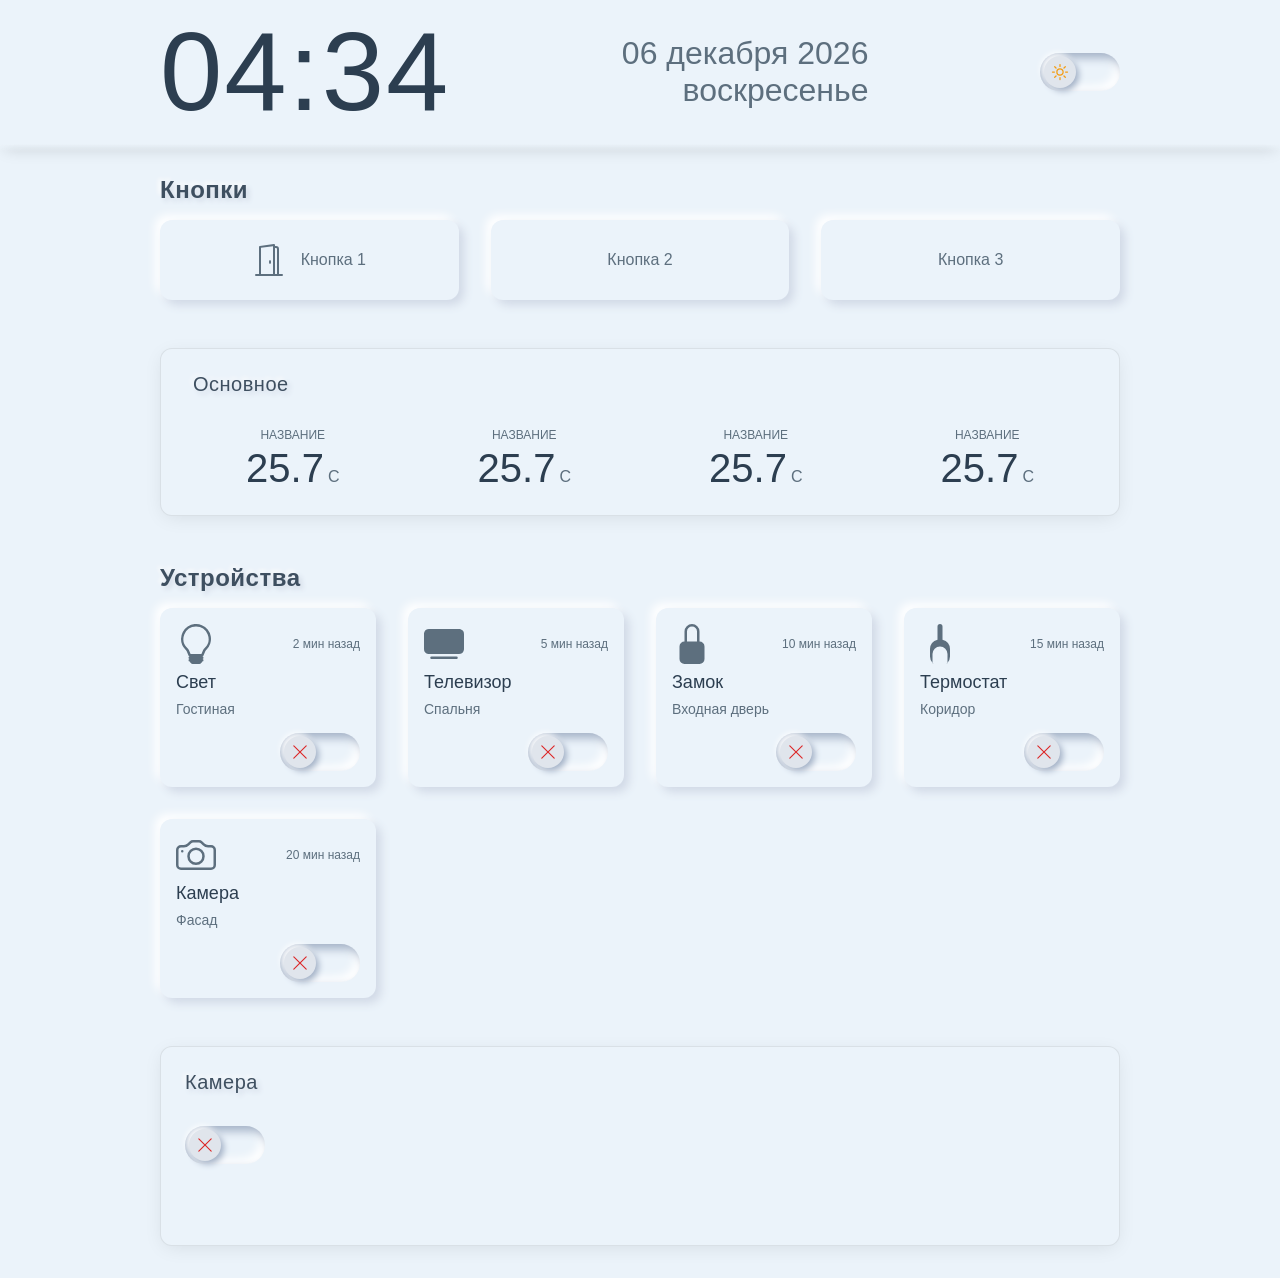
==== commit d0456f15: "typographic" ====
--- a/index.html
+++ b/index.html
@@ -134,7 +134,7 @@
                     <div class="device" id="device1">
                         <div class="device-header">
                             <div class="device-icon">
-                                <svg fill="currentColor" viewBox="0 0 16 16">
+                                <svg width="100%" height="100%" fill="currentColor" viewBox="0 0 16 16">
                                     <use href="#icon-light" />
                                 </svg>
                             </div>
@@ -160,7 +160,7 @@
                     <div class="device" id="device2">
                         <div class="device-header">
                             <div class="device-icon">
-                                <svg fill="currentColor" viewBox="0 0 16 16">
+                                <svg width="100%" height="100%" fill="currentColor" viewBox="0 0 16 16">
                                     <use href="#icon-tv" />
                                 </svg>
                             </div>
@@ -186,7 +186,7 @@
                     <div class="device" id="device3">
                         <div class="device-header">
                             <div class="device-icon">
-                                <svg fill="currentColor" viewBox="0 0 16 16">
+                                <svg width="100%" height="100%" fill="currentColor" viewBox="0 0 16 16">
                                     <use href="#icon-lock" />
                                 </svg>
                             </div>
@@ -212,7 +212,7 @@
                     <div class="device" id="device4">
                         <div class="device-header">
                             <div class="device-icon">
-                                <svg fill="currentColor" viewBox="0 0 16 16">
+                                <svg width="100%" height="100%" fill="currentColor" viewBox="0 0 16 16">
                                     <use href="#icon-thermostat" />
                                 </svg>
                             </div>
@@ -238,7 +238,7 @@
                     <div class="device" id="device5">
                         <div class="device-header">
                             <div class="device-icon">
-                                <svg fill="currentColor" viewBox="0 0 16 16">
+                                <svg width="100%" height="100%" fill="currentColor" viewBox="0 0 16 16">
                                     <use href="#icon-camera" />
                                 </svg>
                             </div>
--- a/style.css
+++ b/style.css
@@ -21,6 +21,47 @@
     overflow: auto;
     transition: background-color 0.3s ease;
     --border-radius: 0.75rem;
+
+    /* Базовые размеры шрифтов для мобильных (по умолчанию) */
+    --font-size-xs: 0.75rem;
+    /* 12px - сверхмалый */
+    --font-size-sm: 0.875rem;
+    /* 14px - малый */
+    --font-size-base: 1rem;
+    /* 16px - базовый */
+    --font-size-md: 1.125rem;
+    /* 18px - средний */
+    --font-size-lg: 1.25rem;
+    /* 20px - большой */
+    --font-size-xl: 1.5rem;
+    /* 24px - очень большой */
+    --font-size-2xl: 2rem;
+    /* 32px - двойной */
+    --font-size-3xl: 2.5rem;
+    /* 40px - тройной */
+    --font-size-4xl: 3rem;
+    /* 48px - учетверенный */
+    --font-size-5xl: 4rem;
+    /* 64px - пятерной */
+    --font-size-6xl: 5rem;
+    /* 80px - шестерной */
+    --font-size-7xl: 7rem;
+    /* 112px - седьмерной */
+
+    /* Переменные для конкретных элементов */
+    --time-font-size: var(--font-size-7xl);
+    --today-font-size: var(--font-size-2xl);
+    --today-date-font-size: var(--font-size-2xl);
+    --today-weekday-font-size: var(--font-size-2xl);
+    --block-title-font-size: var(--font-size-xl);
+    --card-title-font-size: var(--font-size-lg);
+    --device-title-font-size: var(--font-size-md);
+    --device-info-font-size: var(--font-size-sm);
+    --device-since-font-size: var(--font-size-xs);
+    --button-label-font-size: var(--font-size-base);
+    --indicator-value-font-size: var(--font-size-3xl);
+    --indicator-unit-font-size: var(--font-size-base);
+    --indicator-title-font-size: var(--font-size-xs);
 }
 
 /* Светлая тема (по умолчанию) */
@@ -65,6 +106,44 @@
     --neumo-shadow-light: #2f3741;
 }
 
+/* Адаптивность для планшетов */
+@media (min-width: 481px) and (max-width: 768px) {
+    body {
+        --time-font-size: var(--font-size-5xl);
+        --today-font-size: var(--font-size-xl);
+        --today-date-font-size: var(--font-size-xl);
+        --today-weekday-font-size: var(--font-size-xl);
+        --block-title-font-size: var(--font-size-lg);
+        --card-title-font-size: var(--font-size-md);
+        --device-title-font-size: var(--font-size-base);
+        --device-info-font-size: var(--font-size-sm);
+        --device-since-font-size: var(--font-size-xs);
+        --button-label-font-size: var(--font-size-sm);
+        --indicator-value-font-size: var(--font-size-2xl);
+        --indicator-unit-font-size: var(--font-size-sm);
+        --indicator-title-font-size: var(--font-size-xs);
+    }
+}
+
+/* Адаптивность для смартфонов */
+@media (max-width: 480px) {
+    body {
+        --time-font-size: var(--font-size-2xl);
+        --today-font-size: var(--font-size-sm);
+        --today-date-font-size: var(--font-size-sm);
+        --today-weekday-font-size: var(--font-size-sm);
+        --block-title-font-size: var(--font-size-sm);
+        --card-title-font-size: var(--font-size-sm);
+        --device-title-font-size: var(--font-size-xs);
+        --device-info-font-size: var(--font-size-xs);
+        --device-since-font-size: var(--font-size-xs);
+        --button-label-font-size: var(--font-size-xs);
+        --indicator-value-font-size: var(--font-size-lg);
+        --indicator-unit-font-size: var(--font-size-xs);
+        --indicator-title-font-size: var(--font-size-xs);
+    }
+}
+
 .container {
     max-width: 1024px;
     margin: 0 auto;
@@ -95,7 +174,7 @@
     justify-content: space-between;
     align-items: center;
     flex-shrink: 0;
-    padding: 1rem 2rem;
+    padding: 1rem clamp(1rem, 3vw, 2rem);
 }
 
 /* Добавляем псевдоэлемент для плавного перехода фона при скролле */
@@ -112,7 +191,7 @@
 
 .time {
     color: var(--primary-text-color);
-    font-size: 7rem;
+    font-size: var(--time-font-size);
     font-weight: 500;
     line-height: 1;
     letter-spacing: 2px;
@@ -120,8 +199,17 @@
 
 .today {
     color: var(--secondary-text-color);
-    font-size: 2.4rem;
+    font-size: var(--today-font-size);
     font-weight: 400;
+    text-align: right;
+}
+
+#date {
+    font-size: var(--today-date-font-size);
+}
+
+#weekday {
+    font-size: var(--today-weekday-font-size);
 }
 
 /* Неоморфный переключатель темы */
@@ -198,7 +286,7 @@
 }
 
 .block-title {
-    font-size: clamp(1.25rem, 4vw, 1.75rem);
+    font-size: var(--block-title-font-size);
     font-weight: 600;
     color: var(--primary-text-color);
     text-shadow:
@@ -232,7 +320,7 @@
 }
 
 .card-title {
-    font-size: clamp(1.25rem, 4vw, 1.75rem);
+    font-size: var(--card-title-font-size);
     font-weight: 500;
     color: var(--primary-text-color);
     text-shadow:
@@ -267,7 +355,7 @@
     gap: clamp(0.5rem, 2vw, 1rem);
     background: var(--primary-background-color);
     border-radius: var(--border-radius);
-    font-size: clamp(0.875rem, 4vw, 1.5rem);
+    font-size: var(--button-label-font-size);
     font-weight: 500;
     color: var(--secondary-text-color);
     cursor: pointer;
@@ -351,10 +439,16 @@
 }
 
 .device-icon {
-    width: 4rem;
+    width: 2.5rem;
+    height: 2.5rem;
     color: var(--secondary-text-color);
-    font-size: 1.5rem;
     transition: color 0.3s ease;
+}
+
+.device-icon svg {
+    width: 100%;
+    height: 100%;
+    fill: currentColor;
 }
 
 .device-icon.device-on {
@@ -363,18 +457,18 @@
 
 .device-since {
     color: var(--secondary-text-color);
-    font-size: 0.875rem;
+    font-size: var(--device-since-font-size);
 }
 
 .device-title {
-    font-size: 1.25rem;
+    font-size: var(--device-title-font-size);
     font-weight: 500;
     color: var(--primary-text-color);
 }
 
 .device-info {
     color: var(--secondary-text-color);
-    font-size: 0.875rem;
+    font-size: var(--device-info-font-size);
 }
 
 .device-footer {
@@ -482,27 +576,30 @@
 .indicator {
     display: flex;
     flex-direction: column;
-    gap: clamp(0.05rem, 0.25rem, 0.5rem);
+    align-items: center;
+    gap: 0.25rem;
 }
 
 .indicator-title {
     text-transform: uppercase;
     color: var(--secondary-text-color);
+    font-size: var(--indicator-title-font-size);
 }
 
 .indicator-value {
-    font-size: 3rem;
+    font-size: var(--indicator-value-font-size);
     font-weight: 400;
     color: var(--primary-text-color);
 }
 
 .indicator-unit {
-    font-size: 1rem;
+    font-size: var(--indicator-unit-font-size);
     font-weight: 400;
     color: var(--secondary-text-color);
-}
-
-/* Адаптивность для планшетов */
+    margin-left: 0.25rem;
+}
+
+/* Адаптивность для сетки устройств */
 @media (max-width: 768px) {
     .content {
         gap: 3rem;
@@ -517,21 +614,12 @@
         gap: 1rem;
     }
 
-    .time {
-        font-size: 5rem;
-    }
-
-    .today {
-        font-size: 2rem;
-    }
-
     /* 3 карточки в ряд для планшетов */
     .block-devices {
         grid-template-columns: repeat(3, 1fr);
     }
 }
 
-/* Адаптивность для смартфонов */
 @media (max-width: 480px) {
     .content {
         gap: 2.5rem;
@@ -546,14 +634,6 @@
         gap: 0.75rem;
     }
 
-    .time {
-        font-size: 2.5rem;
-    }
-
-    .today {
-        font-size: 0.9rem;
-    }
-
     .card.camera {
         padding: 1rem;
         min-height: 150px;
@@ -562,6 +642,7 @@
     /* 2 карточки в ряд для смартфонов */
     .block-devices {
         grid-template-columns: repeat(2, 1fr);
+        gap: 1rem;
     }
 }
 
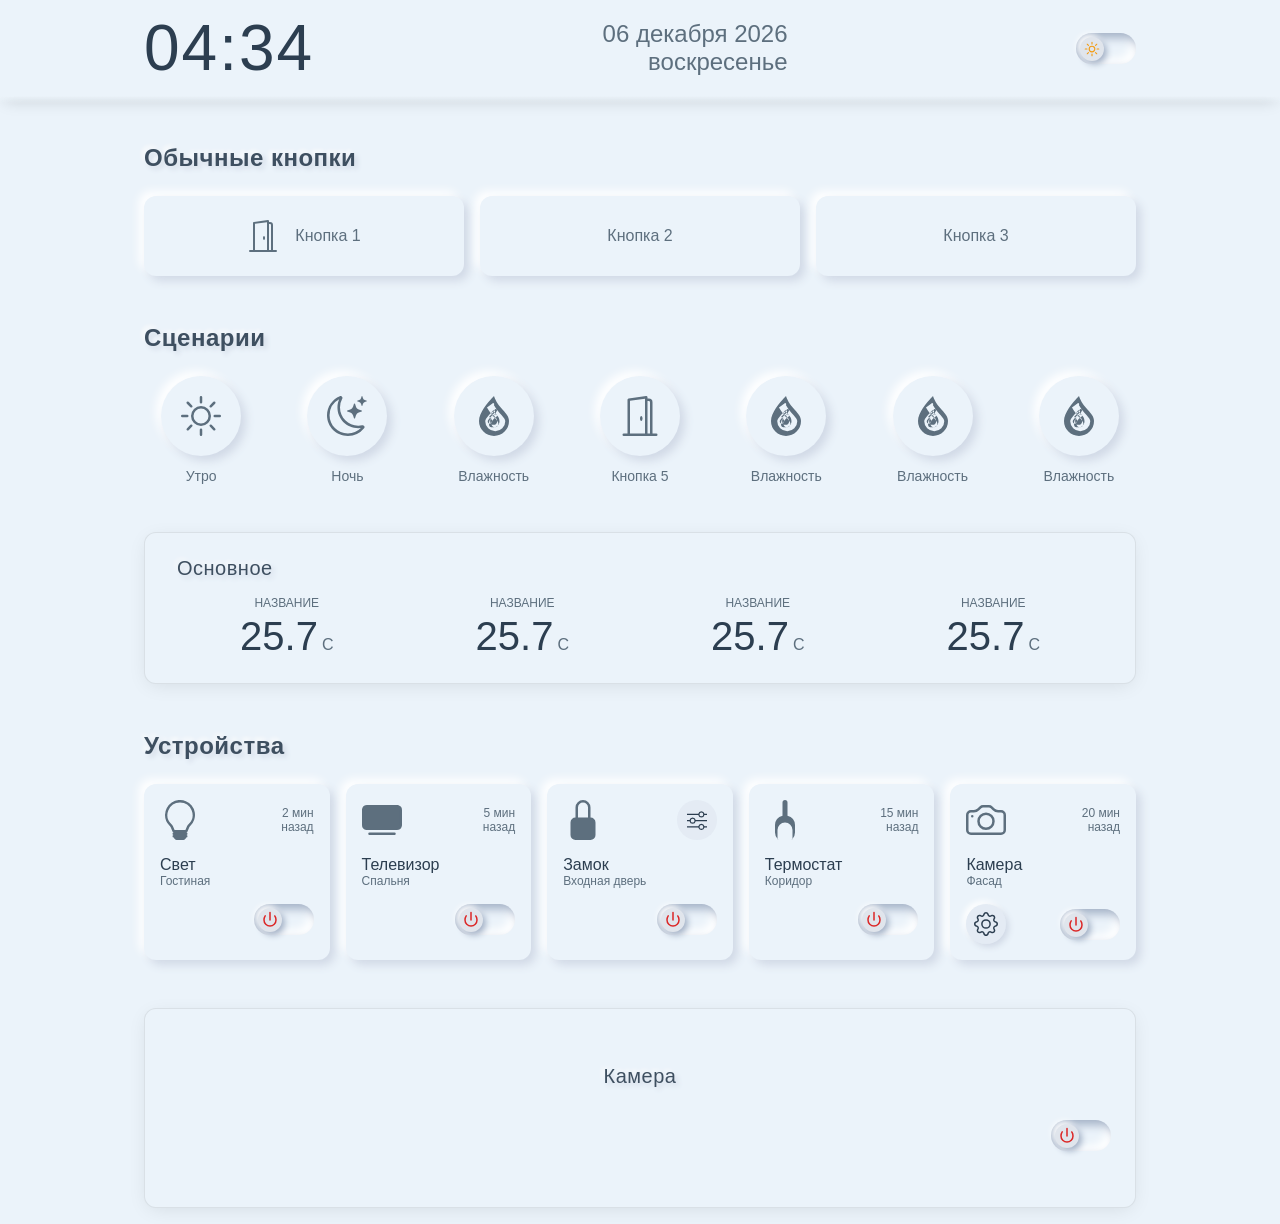
==== commit de8606c0: "scenaries" ====
--- a/index.html
+++ b/index.html
@@ -59,6 +59,51 @@
             <path
                 d="M8 11a2.5 2.5 0 1 1 0-5 2.5 2.5 0 0 1 0 5m0 1a3.5 3.5 0 1 0 0-7 3.5 3.5 0 0 0 0 7M3 6.5a.5.5 0 1 1-1 0 .5.5 0 0 1 1 0" />
         </symbol>
+        <!-- Иконка питания/вкл/выкл -->
+        <symbol id="icon-power" viewBox="0 0 24 24">
+            <path d="M12 2v10M18.4 6.6C19.5 8 20 9.9 20 12c0 4.4-3.6 8-8 8s-8-3.6-8-8c0-2.1.5-4 1.6-5.6"
+                stroke="currentColor" stroke-width="2" fill="none" stroke-linecap="round" stroke-linejoin="round" />
+        </symbol>
+        <!-- Иконка звука -->
+        <symbol id="icon-sound" viewBox="0 0 24 24">
+            <path d="M15 6v12c0 1.5-1.5 2-3 2s-3-.5-3-2V6c0-1.5 1.5-2 3-2s3 .5 3 2z" stroke="currentColor"
+                stroke-width="1.5" fill="none" />
+            <path d="M6 10v4M18 10v4" stroke="currentColor" stroke-width="1.5" fill="none" />
+        </symbol>
+        <!-- Дополнительные иконки для круглых кнопок -->
+        <symbol id="icon-music" viewBox="0 0 16 16">
+            <path
+                d="M6 13c0 1.105-1.12 2-2.5 2S1 14.105 1 13s1.12-2 2.5-2 2.5.895 2.5 2zm9-6c0 1.105-1.12 2-2.5 2S10 8.105 10 7s1.12-2 2.5-2 2.5.895 2.5 2z" />
+            <path fill-rule="evenodd" d="M14 11V2h1v9h-1zM6 3v10h1V3H6z" />
+            <path d="M5 2.905a1 1 0 0 1 .9-.995l8-.8a1 1 0 0 1 1.1.995V3L5 4V2.905z" />
+        </symbol>
+        <symbol id="icon-bell" viewBox="0 0 16 16">
+            <path
+                d="M8 16a2 2 0 0 0 2-2H6a2 2 0 0 0 2 2zM8 1.918l-.797.161A4.002 4.002 0 0 0 4 6c0 .628-.134 2.197-.459 3.742-.16.767-.376 1.566-.663 2.258h10.244c-.287-.692-.502-1.49-.663-2.258C12.134 8.197 12 6.628 12 6a4.002 4.002 0 0 0-3.203-3.92L8 1.917zM14.22 12c.223.447.481.801.78 1H1c.299-.199.557-.553.78-1C2.68 10.2 3 6.88 3 6c0-2.42 1.72-4.44 4.005-4.901a1 1 0 1 1 1.99 0A5.002 5.002 0 0 1 13 6c0 .88.32 4.2 1.22 6z" />
+        </symbol>
+        <symbol id="icon-droplet" viewBox="0 0 16 16">
+            <path fill-rule="evenodd"
+                d="M7.21.8C7.69.295 8 0 8 0c.109.363.234.708.371 1.038.812 1.946 2.073 3.35 3.197 4.6C12.878 7.096 14 8.345 14 10a6 6 0 0 1-12 0C2 6.668 5.58 2.517 7.21.8zm.413 1.956A.5.5 0 0 1 7.95 3.6c.79 1.48 2.054 2.95 3.129 4.148.388.435.748.87 1.023 1.287.273.413.398.753.398 1.015a4 4 0 0 1-8 0c0-.262.125-.602.398-1.015.275-.417.635-.852 1.023-1.287.529-.595 1.09-1.204 1.624-1.852a.5.5 0 0 1 .788.614c-.502.606-1.04 1.19-1.56 1.777-.366.414-.686.777-.921 1.139-.234.36-.352.6-.352.624 0 .555.358 1.002.868 1.002.507 0 .905-.405.905-.974 0-.22-.062-.436-.18-.618-.221-.344-.595-.713-1.033-1.112l.017-.024c.334-.347.668-.7.984-1.06.482-.552.896-1.142 1.202-1.749a.5.5 0 0 1 .906.424c-.244.521-.58 1.028-.996 1.513-.222.26-.456.515-.689.763-.598.64-1.03 1.126-1.03 1.844 0 .867.671 1.474 1.405 1.474.736 0 1.405-.607 1.405-1.474 0-.467-.253-1.047-.681-1.545-.384-.449-.91-.878-1.446-1.3a.5.5 0 1 1 .632-.776c.594.482 1.197 1.003 1.651 1.544.452.54.78 1.196.78 2.077 0 1.326-1.045 2.474-2.405 2.474S6 12.326 6 11c0-.881.328-1.537.78-2.077.454-.541 1.057-1.062 1.651-1.544a.5.5 0 0 1 .632.776c-.536.422-1.062.851-1.446 1.3-.428.498-.681 1.078-.681 1.545 0 .867.671 1.474 1.405 1.474.736 0 1.405-.607 1.405-1.474 0-.262-.125-.602-.398-1.015-.275-.417-.635-.852-1.023-1.287-1.075-1.198-2.34-2.668-3.13-4.148z" />
+        </symbol>
+        <symbol id="icon-sunset" viewBox="0 0 16 16">
+            <path
+                d="M6 .278a.77.77 0 0 1 .08.858 7.2 7.2 0 0 0-.878 3.46c0 4.021 3.278 7.277 7.318 7.277q.792-.001 1.533-.16a.79.79 0 0 1 .81.316.73.73 0 0 1-.031.893A8.35 8.35 0 0 1 8.344 16C3.734 16 0 12.286 0 7.71 0 4.266 2.114 1.312 5.124.06A.75.75 0 0 1 6 .278M4.858 1.311A7.27 7.27 0 0 0 1.025 7.71c0 4.02 3.279 7.276 7.319 7.276a7.32 7.32 0 0 0 5.205-2.162q-.506.063-1.029.063c-4.61 0-8.343-3.714-8.343-8.29 0-1.167.242-2.278.681-3.286" />
+            <path
+                d="M10.794 3.148a.217.217 0 0 1 .412 0l.387 1.162c.173.518.579.924 1.097 1.097l1.162.387a.217.217 0 0 1 0 .412l-1.162.387a1.73 1.73 0 0 0-1.097 1.097l-.387 1.162a.217.217 0 0 1-.412 0l-.387-1.162A1.73 1.73 0 0 0 9.31 6.593l-1.162-.387a.217.217 0 0 1 0-.412l1.162-.387a1.73 1.73 0 0 0 1.097-1.097zM13.863.099a.145.145 0 0 1 .274 0l.258.774c.115.346.386.617.732.732l.774.258a.145.145 0 0 1 0 .274l-.774.258a1.16 1.16 0 0 0-.732.732l-.258.774a.145.145 0 0 1-.274 0l-.258-.774a1.16 1.16 0 0 0-.732-.732l-.774-.258a.145.145 0 0 1 0-.274l.774-.258c.346-.115.617-.386.732-.732z" />
+        </symbol>
+        <symbol id="icon-sunrise" viewBox="0 0 16 16">
+            <path
+                d="M8 11a3 3 0 1 1 0-6 3 3 0 0 1 0 6m0 1a4 4 0 1 0 0-8 4 4 0 0 0 0 8M8 0a.5.5 0 0 1 .5.5v2a.5.5 0 0 1-1 0v-2A.5.5 0 0 1 8 0m0 13a.5.5 0 0 1 .5.5v2a.5.5 0 0 1-1 0v-2A.5.5 0 0 1 8 13m8-5a.5.5 0 0 1-.5.5h-2a.5.5 0 0 1 0-1h2a.5.5 0 0 1 .5.5M3 8a.5.5 0 0 1-.5.5h-2a.5.5 0 0 1 0-1h2A.5.5 0 0 1 3 8m10.657-5.657a.5.5 0 0 1 0 .707l-1.414 1.415a.5.5 0 1 1-.707-.708l1.414-1.414a.5.5 0 0 1 .707 0m-9.193 9.193a.5.5 0 0 1 0 .707L3.05 13.657a.5.5 0 0 1-.707-.707l1.414-1.414a.5.5 0 0 1 .707 0m9.193 2.121a.5.5 0 0 1-.707 0l-1.414-1.414a.5.5 0 0 1 .707-.707l1.414 1.414a.5.5 0 0 1 0 .707M4.464 4.465a.5.5 0 0 1-.707 0L2.343 3.05a.5.5 0 1 1 .707-.707l1.414 1.414a.5.5 0 0 1 0 .708" />
+        </symbol>
+        <symbol id="icon-three-dots-vertical" viewBox="0 0 16 16">
+            <path
+                d="M9.5 13a1.5 1.5 0 1 1-3 0 1.5 1.5 0 0 1 3 0m0-5a1.5 1.5 0 1 1-3 0 1.5 1.5 0 0 1 3 0m0-5a1.5 1.5 0 1 1-3 0 1.5 1.5 0 0 1 3 0" />
+        </symbol>
+        <symbol id="icon-setting" viewBox="0 0 16 16">
+            <path fill-rule="evenodd"
+                d="M11.5 2a1.5 1.5 0 1 0 0 3 1.5 1.5 0 0 0 0-3M9.05 3a2.5 2.5 0 0 1 4.9 0H16v1h-2.05a2.5 2.5 0 0 1-4.9 0H0V3zM4.5 7a1.5 1.5 0 1 0 0 3 1.5 1.5 0 0 0 0-3M2.05 8a2.5 2.5 0 0 1 4.9 0H16v1H6.95a2.5 2.5 0 0 1-4.9 0H0V8zm9.45 4a1.5 1.5 0 1 0 0 3 1.5 1.5 0 0 0 0-3m-2.45 1a2.5 2.5 0 0 1 4.9 0H16v1h-2.05a2.5 2.5 0 0 1-4.9 0H0v-1z" />
+        </symbol>
+
     </svg>
 
     <div class="header">
@@ -79,7 +124,7 @@
     <div class="container">
         <div class="content">
             <div class="block">
-                <div class="block-title">Кнопки</div>
+                <div class="block-title">Обычные кнопки</div>
                 <div class="block-buttons">
                     <div class="button-item">
                         <input type="checkbox" id="scenario1" class="button-checkbox">
@@ -104,6 +149,92 @@
                 </div>
             </div>
 
+            <div class="block">
+                <div class="block-title">Сценарии</div>
+                <div class="block-round-buttons">
+                    <div class="round-button-item">
+                        <input type="checkbox" id="round1" class="round-checkbox">
+                        <label for="round1" class="round-label">
+                            <span class="round-icon">
+                                <svg fill="currentColor" viewBox="0 0 16 16">
+                                    <use href="#icon-sunrise" />
+                                </svg>
+                            </span>
+                            <span class="round-text">Утро</span>
+                        </label>
+                    </div>
+                    <div class="round-button-item">
+                        <input type="checkbox" id="round2" class="round-checkbox">
+                        <label for="round2" class="round-label">
+                            <span class="round-icon">
+                                <svg fill="currentColor" viewBox="0 0 16 16">
+                                    <use href="#icon-sunset" />
+                                </svg>
+                            </span>
+                            <span class="round-text">Ночь</span>
+                        </label>
+                    </div>
+                    <div class="round-button-item">
+                        <input type="checkbox" id="round3" class="round-checkbox">
+                        <label for="round3" class="round-label">
+                            <span class="round-icon">
+                                <svg fill="currentColor" viewBox="0 0 16 16">
+                                    <use href="#icon-droplet" />
+                                </svg>
+                            </span>
+                            <span class="round-text">Влажность</span>
+                        </label>
+                    </div>
+                    <div class="round-button-item">
+                        <input type="checkbox" id="round4" class="round-checkbox">
+                        <label for="round4" class="round-label">
+                            <span class="round-icon">
+                                <svg xmlns="http://www.w3.org/2000/svg" width="16" height="16" fill="currentColor"
+                                    class="bi bi-door-open" viewBox="0 0 16 16">
+                                    <path d="M8.5 10c-.276 0-.5-.448-.5-1s.224-1 .5-1 .5.448.5 1-.224 1-.5 1" />
+                                    <path
+                                        d="M10.828.122A.5.5 0 0 1 11 .5V1h.5A1.5 1.5 0 0 1 13 2.5V15h1.5a.5.5 0 0 1 0 1h-13a.5.5 0 0 1 0-1H3V1.5a.5.5 0 0 1 .43-.495l7-1a.5.5 0 0 1 .398.117M11.5 2H11v13h1V2.5a.5.5 0 0 0-.5-.5M4 1.934V15h6V1.077z" />
+                                </svg>
+                            </span>
+                            <span class="round-text">Кнопка 5</span>
+                        </label>
+                    </div>
+                    <div class="round-button-item">
+                        <input type="checkbox" id="round5" class="round-checkbox">
+                        <label for="round5" class="round-label">
+                            <span class="round-icon">
+                                <svg fill="currentColor" viewBox="0 0 16 16">
+                                    <use href="#icon-droplet" />
+                                </svg>
+                            </span>
+                            <span class="round-text">Влажность</span>
+                        </label>
+                    </div>
+                    <div class="round-button-item">
+                        <input type="checkbox" id="round6" class="round-checkbox">
+                        <label for="round6" class="round-label">
+                            <span class="round-icon">
+                                <svg fill="currentColor" viewBox="0 0 16 16">
+                                    <use href="#icon-droplet" />
+                                </svg>
+                            </span>
+                            <span class="round-text">Влажность</span>
+                        </label>
+                    </div>
+                    <div class="round-button-item">
+                        <input type="checkbox" id="round7" class="round-checkbox">
+                        <label for="round7" class="round-label">
+                            <span class="round-icon">
+                                <svg fill="currentColor" viewBox="0 0 16 16">
+                                    <use href="#icon-droplet" />
+                                </svg>
+                            </span>
+                            <span class="round-text">Влажность</span>
+                        </label>
+                    </div>
+                </div>
+            </div>
+
             <!-- Карточка с основными показателями -->
             <div class="card">
                 <div class="card-title">Основное</div>
@@ -138,20 +269,17 @@
                                     <use href="#icon-light" />
                                 </svg>
                             </div>
-                            <div class="device-since">2 мин назад</div>
-                        </div>
-                        <div class="device-title">Свет</div>
-                        <div class="device-info">Гостиная</div>
+                            <div class="device-since">2 мин<br>назад</div>
+                        </div>
+                        <div class="device-title">Свет
+                            <div class="device-info">Гостиная</div>
+                        </div>
                         <div class="device-footer">
-                            <div class="switch" id="deviceSwitch1" role="switch" aria-checked="false" tabindex="0">
-                                <span class="icon-off">
-                                    <svg fill="currentColor" viewBox="0 0 16 16">
-                                        <use href="#icon-x" />
-                                    </svg>
-                                </span>
-                                <span class="icon-on">
-                                    <svg fill="currentColor" viewBox="0 0 16 16">
-                                        <use href="#icon-check" />
+                            <div class="switch flex-right" id="deviceSwitch1" role="switch" aria-checked="false"
+                                tabindex="0">
+                                <span class="switch-icon">
+                                    <svg fill="currentColor" viewBox="0 0 24 24">
+                                        <use href="#icon-power" />
                                     </svg>
                                 </span>
                             </div>
@@ -164,20 +292,17 @@
                                     <use href="#icon-tv" />
                                 </svg>
                             </div>
-                            <div class="device-since">5 мин назад</div>
-                        </div>
-                        <div class="device-title">Телевизор</div>
-                        <div class="device-info">Спальня</div>
+                            <div class="device-since">5 мин<br>назад</div>
+                        </div>
+                        <div class="device-title">Телевизор
+                            <div class="device-info">Спальня</div>
+                        </div>
                         <div class="device-footer">
-                            <div class="switch" id="deviceSwitch2" role="switch" aria-checked="false" tabindex="0">
-                                <span class="icon-off">
-                                    <svg width="16" height="16" fill="currentColor" viewBox="0 0 16 16">
-                                        <use href="#icon-x" />
-                                    </svg>
-                                </span>
-                                <span class="icon-on">
-                                    <svg fill="currentColor" viewBox="0 0 16 16">
-                                        <use href="#icon-check" />
+                            <div class="switch flex-right" id="deviceSwitch2" role="switch" aria-checked="false"
+                                tabindex="0">
+                                <span class="switch-icon">
+                                    <svg fill="currentColor" viewBox="0 0 24 24">
+                                        <use href="#icon-power" />
                                     </svg>
                                 </span>
                             </div>
@@ -190,20 +315,23 @@
                                     <use href="#icon-lock" />
                                 </svg>
                             </div>
-                            <div class="device-since">10 мин назад</div>
-                        </div>
-                        <div class="device-title">Замок</div>
-                        <div class="device-info">Входная дверь</div>
+                            <div class="setting-button-item">
+                                <div class="setting-button">
+                                    <svg fill="currentColor" viewBox="0 0 16 16">
+                                        <use href="#icon-setting" />
+                                    </svg>
+                                </div>
+                            </div>
+                        </div>
+                        <div class="device-title">Замок
+                            <div class="device-info">Входная дверь</div>
+                        </div>
                         <div class="device-footer">
-                            <div class="switch" id="deviceSwitch3" role="switch" aria-checked="false" tabindex="0">
-                                <span class="icon-off">
-                                    <svg fill="currentColor" viewBox="0 0 16 16">
-                                        <use href="#icon-x" />
-                                    </svg>
-                                </span>
-                                <span class="icon-on">
-                                    <svg width="16" height="16" fill="currentColor" viewBox="0 0 16 16">
-                                        <use href="#icon-check" />
+                            <div class="switch flex-right" id="deviceSwitch3" role="switch" aria-checked="false"
+                                tabindex="0">
+                                <span class="switch-icon">
+                                    <svg fill="currentColor" viewBox="0 0 24 24">
+                                        <use href="#icon-power" />
                                     </svg>
                                 </span>
                             </div>
@@ -216,20 +344,17 @@
                                     <use href="#icon-thermostat" />
                                 </svg>
                             </div>
-                            <div class="device-since">15 мин назад</div>
-                        </div>
-                        <div class="device-title">Термостат</div>
-                        <div class="device-info">Коридор</div>
+                            <div class="device-since">15 мин<br>назад</div>
+                        </div>
+                        <div class="device-title">Термостат
+                            <div class="device-info">Коридор</div>
+                        </div>
                         <div class="device-footer">
-                            <div class="switch" id="deviceSwitch4" role="switch" aria-checked="false" tabindex="0">
-                                <span class="icon-off">
-                                    <svg width="16" height="16" fill="currentColor" viewBox="0 0 16 16">
-                                        <use href="#icon-x" />
-                                    </svg>
-                                </span>
-                                <span class="icon-on">
-                                    <svg width="16" height="16" fill="currentColor" viewBox="0 0 16 16">
-                                        <use href="#icon-check" />
+                            <div class="switch flex-right" id="deviceSwitch4" role="switch" aria-checked="false"
+                                tabindex="0">
+                                <span class="switch-icon">
+                                    <svg fill="currentColor" viewBox="0 0 24 24">
+                                        <use href="#icon-power" />
                                     </svg>
                                 </span>
                             </div>
@@ -242,20 +367,28 @@
                                     <use href="#icon-camera" />
                                 </svg>
                             </div>
-                            <div class="device-since">20 мин назад</div>
-                        </div>
-                        <div class="device-title">Камера</div>
-                        <div class="device-info">Фасад</div>
+                            <div class="device-since">20 мин<br>назад</div>
+                        </div>
+                        <div class="device-title">Камера
+                            <div class="device-info">Фасад</div>
+                        </div>
                         <div class="device-footer">
-                            <div class="switch" id="deviceSwitch5" role="switch" aria-checked="false" tabindex="0">
-                                <span class="icon-off">
-                                    <svg width="16" height="16" fill="currentColor" viewBox="0 0 16 16">
-                                        <use href="#icon-x" />
-                                    </svg>
-                                </span>
-                                <span class="icon-on">
-                                    <svg width="16" height="16" fill="currentColor" viewBox="0 0 16 16">
-                                        <use href="#icon-check" />
+                            <div class="device-button-bg">
+                                <div class="device-button">
+                                    <svg xmlns="http://www.w3.org/2000/svg" width="16" height="16" fill="currentColor"
+                                        class="bi bi-gear" viewBox="0 0 16 16">
+                                        <path
+                                            d="M8 4.754a3.246 3.246 0 1 0 0 6.492 3.246 3.246 0 0 0 0-6.492M5.754 8a2.246 2.246 0 1 1 4.492 0 2.246 2.246 0 0 1-4.492 0" />
+                                        <path
+                                            d="M9.796 1.343c-.527-1.79-3.065-1.79-3.592 0l-.094.319a.873.873 0 0 1-1.255.52l-.292-.16c-1.64-.892-3.433.902-2.54 2.541l.159.292a.873.873 0 0 1-.52 1.255l-.319.094c-1.79.527-1.79 3.065 0 3.592l.319.094a.873.873 0 0 1 .52 1.255l-.16.292c-.892 1.64.901 3.434 2.541 2.54l.292-.159a.873.873 0 0 1 1.255.52l.094.319c.527 1.79 3.065 1.79 3.592 0l.094-.319a.873.873 0 0 1 1.255-.52l.292.16c1.64.893 3.434-.902 2.54-2.541l-.159-.292a.873.873 0 0 1 .52-1.255l.319-.094c1.79-.527 1.79-3.065 0-3.592l-.319-.094a.873.873 0 0 1-.52-1.255l.16-.292c.893-1.64-.902-3.433-2.541-2.54l-.292.159a.873.873 0 0 1-1.255-.52zm-2.633.283c.246-.835 1.428-.835 1.674 0l.094.319a1.873 1.873 0 0 0 2.693 1.115l.291-.16c.764-.415 1.6.42 1.184 1.185l-.159.292a1.873 1.873 0 0 0 1.116 2.692l.318.094c.835.246.835 1.428 0 1.674l-.319.094a1.873 1.873 0 0 0-1.115 2.693l.16.291c.415.764-.42 1.6-1.185 1.184l-.291-.159a1.873 1.873 0 0 0-2.693 1.116l-.094.318c-.246.835-1.428.835-1.674 0l-.094-.319a1.873 1.873 0 0 0-2.692-1.115l-.292.16c-.764.415-1.6-.42-1.184-1.185l.159-.291A1.873 1.873 0 0 0 1.945 8.93l-.319-.094c-.835-.246-.835-1.428 0-1.674l.319-.094A1.873 1.873 0 0 0 3.06 4.377l-.16-.292c-.415-.764.42-1.6 1.185-1.184l.292.159a1.873 1.873 0 0 0 2.692-1.115z" />
+                                    </svg>
+                                </div>
+                            </div>
+                            <div class="switch flex-right" id="deviceSwitch5" role="switch" aria-checked="false"
+                                tabindex="0">
+                                <span class="switch-icon">
+                                    <svg fill="currentColor" viewBox="0 0 24 24">
+                                        <use href="#icon-power" />
                                     </svg>
                                 </span>
                             </div>
@@ -267,15 +400,10 @@
             <!-- Карточка с камерой и переключателем -->
             <div class="card camera">
                 <div class="card-title">Камера</div>
-                <div class="switch" id="cameraSwitch" role="switch" aria-checked="false" tabindex="0">
-                    <span class="icon-off">
-                        <svg width="16" height="16" fill="currentColor" viewBox="0 0 16 16">
-                            <use href="#icon-x" />
-                        </svg>
-                    </span>
-                    <span class="icon-on">
-                        <svg width="16" height="16" fill="currentColor" viewBox="0 0 16 16">
-                            <use href="#icon-check" />
+                <div class="switch flex-right" id="cameraSwitch" role="switch" aria-checked="false" tabindex="0">
+                    <span class="switch-icon">
+                        <svg fill="currentColor" viewBox="0 0 24 24">
+                            <use href="#icon-power" />
                         </svg>
                     </span>
                 </div>
--- a/style.css
+++ b/style.css
@@ -49,16 +49,16 @@
     /* 112px - седьмерной */
 
     /* Переменные для конкретных элементов */
-    --time-font-size: var(--font-size-7xl);
-    --today-font-size: var(--font-size-2xl);
-    --today-date-font-size: var(--font-size-2xl);
-    --today-weekday-font-size: var(--font-size-2xl);
+    --time-font-size: var(--font-size-5xl);
+    --today-date-font-size: var(--font-size-xl);
+    --today-weekday-font-size: var(--font-size-xl);
     --block-title-font-size: var(--font-size-xl);
     --card-title-font-size: var(--font-size-lg);
-    --device-title-font-size: var(--font-size-md);
-    --device-info-font-size: var(--font-size-sm);
+    --device-title-font-size: var(--font-size-base);
+    --device-info-font-size: var(--font-size-xs);
     --device-since-font-size: var(--font-size-xs);
     --button-label-font-size: var(--font-size-base);
+    --round-text-font-size: var(--font-size-sm);
     --indicator-value-font-size: var(--font-size-3xl);
     --indicator-unit-font-size: var(--font-size-base);
     --indicator-title-font-size: var(--font-size-xs);
@@ -81,6 +81,10 @@
 
     --icon-color-sun: #f39c12;
     --icon-color-moon: #f1c40f;
+    --icon-color-on: #00A86B;
+    --icon-color-off: #DC2626;
+    --icon-bg-color: #d1d9e650;
+    --icon-bg-color-on: #00A86B;
     --neumo-shadow-dark: #d1d9e6;
     --neumo-shadow-light: #ffffff;
 }
@@ -102,6 +106,10 @@
 
     --icon-color-sun: #f39c12;
     --icon-color-moon: #f1c40f;
+    --icon-color-on: #4ADE80;
+    --icon-color-off: #F87171;
+    --icon-bg-color: #40485450;
+    --icon-bg-color-on: #4ADE80;
     --neumo-shadow-dark: #0f1215;
     --neumo-shadow-light: #2f3741;
 }
@@ -109,16 +117,16 @@
 /* Адаптивность для планшетов */
 @media (min-width: 481px) and (max-width: 768px) {
     body {
-        --time-font-size: var(--font-size-5xl);
-        --today-font-size: var(--font-size-xl);
-        --today-date-font-size: var(--font-size-xl);
-        --today-weekday-font-size: var(--font-size-xl);
+        --time-font-size: var(--font-size-4xl);
+        --today-date-font-size: var(--font-size-lg);
+        --today-weekday-font-size: var(--font-size-lg);
         --block-title-font-size: var(--font-size-lg);
         --card-title-font-size: var(--font-size-md);
         --device-title-font-size: var(--font-size-base);
-        --device-info-font-size: var(--font-size-sm);
+        --device-info-font-size: var(--font-size-xs);
         --device-since-font-size: var(--font-size-xs);
         --button-label-font-size: var(--font-size-sm);
+        --round-text-font-size: var(--font-size-xs);
         --indicator-value-font-size: var(--font-size-2xl);
         --indicator-unit-font-size: var(--font-size-sm);
         --indicator-title-font-size: var(--font-size-xs);
@@ -129,25 +137,29 @@
 @media (max-width: 480px) {
     body {
         --time-font-size: var(--font-size-2xl);
-        --today-font-size: var(--font-size-sm);
         --today-date-font-size: var(--font-size-sm);
         --today-weekday-font-size: var(--font-size-sm);
         --block-title-font-size: var(--font-size-sm);
         --card-title-font-size: var(--font-size-sm);
-        --device-title-font-size: var(--font-size-xs);
+        --device-title-font-size: var(--font-size-base);
         --device-info-font-size: var(--font-size-xs);
         --device-since-font-size: var(--font-size-xs);
         --button-label-font-size: var(--font-size-xs);
+        --round-text-font-size: var(--font-size-xs);
         --indicator-value-font-size: var(--font-size-lg);
         --indicator-unit-font-size: var(--font-size-xs);
         --indicator-title-font-size: var(--font-size-xs);
     }
 }
 
+.flex-right {
+    margin-left: auto;
+}
+
 .container {
     max-width: 1024px;
     margin: 0 auto;
-    padding: clamp(1rem, 3vw, 2rem);
+    padding: clamp(0.75rem, 1rem, 1.25rem);
     background-color: transparent;
     display: flex;
     flex-direction: column;
@@ -174,7 +186,7 @@
     justify-content: space-between;
     align-items: center;
     flex-shrink: 0;
-    padding: 1rem clamp(1rem, 3vw, 2rem);
+    padding: clamp(0.75rem, 1rem, 1.25rem);
 }
 
 /* Добавляем псевдоэлемент для плавного перехода фона при скролле */
@@ -199,7 +211,6 @@
 
 .today {
     color: var(--secondary-text-color);
-    font-size: var(--today-font-size);
     font-weight: 400;
     text-align: right;
 }
@@ -214,23 +225,25 @@
 
 /* Неоморфный переключатель темы */
 .theme-toggle {
-    width: 80px;
-    height: 38px;
-    border-radius: 80px;
+    width: 60px;
+    height: 31px;
+    border-radius: 30px;
     background: #EBF3FA;
     box-shadow: inset 5px 5px 10px #a3b1c6, inset -5px -5px 10px #ffffff;
     cursor: pointer;
     position: relative;
     transition: all 0.3s ease;
+    -webkit-tap-highlight-color: transparent;
+    user-select: none;
 }
 
 .theme-toggle::before {
     content: "";
     position: absolute;
-    width: 32px;
-    height: 32px;
+    width: 24px;
+    height: 24px;
     border-radius: 50%;
-    top: 3px;
+    top: 4px;
     left: 4px;
     background: #e0e5ec;
     box-shadow: 3px 3px 6px #a3b1c6, -3px -3px 6px #ffffff;
@@ -239,15 +252,15 @@
 }
 
 .theme-toggle.dark::before {
-    transform: translateX(40px);
+    transform: translateX(29px);
 }
 
 .theme-icon {
     position: absolute;
-    width: 20px;
-    height: 20px;
-    top: 9px;
-    left: 10px;
+    width: 18px;
+    height: 18px;
+    top: 7px;
+    left: 7px;
     z-index: 2;
     color: var(--icon-color-sun);
     transition: all 0.3s ease;
@@ -255,7 +268,7 @@
 }
 
 .theme-toggle.dark .theme-icon {
-    left: 50px;
+    left: 36px;
     color: var(--icon-color-moon);
 }
 
@@ -272,6 +285,7 @@
 
 /* Контент страницы */
 .content {
+    padding-top: 2rem;
     display: flex;
     flex-direction: column;
     gap: 3rem;
@@ -282,7 +296,7 @@
 .block {
     display: flex;
     flex-direction: column;
-    gap: 1rem;
+    gap: clamp(1rem, 1.5rem, 2rem);
 }
 
 .block-title {
@@ -309,7 +323,7 @@
     flex-shrink: 0;
     display: flex;
     flex-direction: column;
-    gap: clamp(1rem, 3vw, 2rem);
+    gap: clamp(0.75rem, 1rem, 1.25rem);
 }
 
 .card.camera {
@@ -317,6 +331,9 @@
     min-height: 200px;
     display: flex;
     flex-direction: column;
+    align-items: center;
+    justify-content: center;
+    gap: 2rem;
 }
 
 .card-title {
@@ -330,10 +347,13 @@
     letter-spacing: 0.5px;
 }
 
-/* Стили для чекбоксов-кнопок сценариев */
+/* Стили для обычных чекбоксов-кнопок */
 .button-item {
     display: flex;
     width: 100%;
+    outline: none;
+    -webkit-tap-highlight-color: transparent;
+    user-select: none;
 }
 
 .button-checkbox {
@@ -379,7 +399,7 @@
 }
 
 /* Активное состояние (когда чекбокс выбран) */
-.button-checkbox:checked+.button-label {
+.button-checkbox:checked + .button-label {
     box-shadow: inset 3px 3px 6px var(--neumo-shadow-dark),
         inset -3px -3px 6px var(--neumo-shadow-light);
     color: var(--success-color);
@@ -396,29 +416,129 @@
         -3px -3px 6px var(--neumo-shadow-light);
 }
 
-body.dark-theme .button-checkbox:checked+.button-label {
+body.dark-theme .button-checkbox:checked + .button-label {
     box-shadow: inset 3px 3px 6px var(--neumo-shadow-dark),
         inset -3px -3px 6px var(--neumo-shadow-light);
 }
 
-/* Блок сценариев */
+/* Блок с круглыми кнопками */
+.block-round-buttons {
+    display: flex;
+    flex-wrap: wrap;
+    justify-content: space-around;
+    /* gap: 2rem; */
+    /* display: grid;
+    grid-template-columns: repeat(4, 1fr); */
+    gap: clamp(1rem, 2rem, 3rem);
+}
+
+/* Стили для круглых чекбоксов-кнопок */
+.round-button-item {
+    display: flex;
+    width: 5rem;
+    outline: none;
+    -webkit-tap-highlight-color: transparent;
+    user-select: none;
+}
+
+.round-checkbox {
+    position: absolute;
+    opacity: 0;
+    width: 0;
+    height: 0;
+    pointer-events: none;
+}
+
+.round-label {
+    display: flex;
+    flex-direction: column;
+    align-items: center;
+    justify-content: center;
+    width: 100%;
+    gap: 0.75rem;
+    cursor: pointer;
+    transition: all 0.2s ease;
+}
+
+.round-icon {
+    width: 5rem;
+    height: 5rem;
+    border-radius: 50%;
+    background: var(--primary-background-color);
+    display: flex;
+    align-items: center;
+    justify-content: center;
+    color: var(--secondary-text-color);
+    box-shadow: 5px 5px 10px var(--neumo-shadow-dark),
+                -5px -5px 10px var(--neumo-shadow-light);
+    transition: all 0.2s ease;
+}
+
+.round-icon svg {
+    width: 2.5rem;
+    height: 2.5rem;
+    fill: currentColor;
+}
+
+.round-text {
+    font-size: var(--round-text-font-size);
+    font-weight: 500;
+    color: var(--secondary-text-color);
+    text-align: center;
+    transition: color 0.2s ease;
+}
+
+/* Наведение */
+.round-label:hover .round-icon {
+    box-shadow: 3px 3px 6px var(--neumo-shadow-dark),
+                -3px -3px 6px var(--neumo-shadow-light);
+}
+
+/* Активное состояние (когда чекбокс выбран) */
+.round-checkbox:checked + .round-label .round-icon {
+    box-shadow: inset 3px 3px 6px var(--neumo-shadow-dark),
+                inset -3px -3px 6px var(--neumo-shadow-light);
+    color: var(--success-color);
+}
+
+.round-checkbox:checked + .round-label .round-text {
+    color: var(--success-color);
+}
+
+/* Для темной темы */
+body.dark-theme .round-icon {
+    box-shadow: 5px 5px 10px var(--neumo-shadow-dark),
+                -5px -5px 10px var(--neumo-shadow-light);
+}
+
+body.dark-theme .round-label:hover .round-icon {
+    box-shadow: 3px 3px 6px var(--neumo-shadow-dark),
+                -3px -3px 6px var(--neumo-shadow-light);
+}
+
+body.dark-theme .round-checkbox:checked + .round-label .round-icon {
+    box-shadow: inset 3px 3px 6px var(--neumo-shadow-dark),
+                inset -3px -3px 6px var(--neumo-shadow-light);
+}
+
+/* Блок с обычными кнопками */
 .block-buttons {
     display: grid;
     grid-template-columns: repeat(3, 1fr);
-    gap: clamp(1rem, 3vw, 2rem);
+    gap: clamp(0.75rem, 1rem, 1.25rem);
 }
 
 /* Стили для устройств */
 .block-devices {
     display: grid;
-    grid-template-columns: repeat(4, 1fr);
-    gap: clamp(1rem, 3vw, 2rem);
+    grid-template-columns: repeat(5, 1fr);
+    gap: clamp(0.75rem, 1rem, 1.25rem);
 }
 
 .device {
     display: flex;
     flex-direction: column;
-    gap: 0.5rem;
+    gap: 1rem;
     padding: 1rem;
     background-color: var(--card-background-color);
     border-radius: var(--border-radius);
@@ -434,6 +554,7 @@
 
 .device-header {
     display: flex;
+    gap: 1rem;
     justify-content: space-between;
     align-items: center;
 }
@@ -458,11 +579,13 @@
 .device-since {
     color: var(--secondary-text-color);
     font-size: var(--device-since-font-size);
+    text-align: right;
+    line-height: 1.2;
 }
 
 .device-title {
     font-size: var(--device-title-font-size);
-    font-weight: 500;
+    font-weight: 400;
     color: var(--primary-text-color);
 }
 
@@ -473,15 +596,47 @@
 
 .device-footer {
     display: flex;
-    justify-content: flex-end;
-    margin-top: 0.5rem;
-}
-
-/* Неоморфный переключатель (Switch) - идентичен theme-toggle по структуре */
+    width: 100%;
+    align-items: center;
+    justify-content: space-between;
+}
+
+/* Кнопка девайса */
+.device-button-bg {
+    width: 2.5rem;
+    height: 2.5rem;
+    background-color: var(--icon-bg-color);
+    border-radius: 50%;
+    display: flex;
+    align-items: center;
+    justify-content: center;
+    cursor: pointer;
+    transition: background-color 0.3s ease;
+    box-shadow: 3px 3px 6px var(--neumo-shadow-dark),
+                -3px -3px 6px var(--neumo-shadow-light);
+}
+
+.device-button-bg.device-on {
+    background-color: var(--icon-bg-color-on);
+}
+
+.device-button {
+    width: 1.5rem;
+    height: 1.5rem;
+    color: var(--primary-text-color);
+}
+
+.device-button svg {
+    width: 100%;
+    height: 100%;
+    fill: currentColor;
+}
+
+/* Неоморфный переключатель (Switch) - стилизован под theme-toggle */
 .switch {
-    width: 80px;
-    height: 38px;
-    border-radius: 80px;
+    width: 60px;
+    height: 31px;
+    border-radius: 30px;
     background: #EBF3FA;
     box-shadow: inset 5px 5px 10px #a3b1c6, inset -5px -5px 10px #ffffff;
     cursor: pointer;
@@ -489,20 +644,21 @@
     transition: all 0.3s ease;
     display: inline-block;
     outline: none;
+    -webkit-tap-highlight-color: transparent;
+    user-select: none;
 }
 
 .switch:focus-visible {
-    outline: 2px solid var(--info-color);
-    outline-offset: 2px;
+    outline: none;
 }
 
 .switch::before {
     content: "";
     position: absolute;
-    width: 32px;
-    height: 32px;
+    width: 24px;
+    height: 24px;
     border-radius: 50%;
-    top: 3px;
+    top: 4px;
     left: 4px;
     background: #e0e5ec;
     box-shadow: 3px 3px 6px #a3b1c6, -3px -3px 6px #ffffff;
@@ -511,47 +667,34 @@
 }
 
 .switch.on::before {
-    transform: translateX(40px);
-}
-
-.switch .icon-off,
-.switch .icon-on {
+    transform: translateX(29px);
+}
+
+.switch .switch-icon {
     position: absolute;
-    top: 7px;
-    width: 24px;
-    height: 24px;
-    z-index: 2;
-    transition: all 0.3s ease;
-    display: flex;
-    align-items: center;
-    justify-content: center;
-}
-
-.switch .icon-off svg,
-.switch .icon-on svg {
     width: 18px;
     height: 18px;
+    top: 7px;
+    left: 7px;
+    z-index: 2;
+    color: var(--icon-color-off);
+    transition: all 0.3s ease;
+    pointer-events: none;
+    display: flex;
+    align-items: center;
+    justify-content: center;
+}
+
+.switch .switch-icon svg {
+    width: 100%;
+    height: 100%;
     fill: currentColor;
-}
-
-.switch .icon-off {
-    left: 8px;
-    color: var(--danger-color);
-    opacity: 1;
-}
-
-.switch .icon-on {
-    right: 8px;
-    color: var(--success-color);
-    opacity: 0;
-}
-
-.switch.on .icon-off {
-    opacity: 0;
-}
-
-.switch.on .icon-on {
-    opacity: 1;
+    stroke: currentColor;
+}
+
+.switch.on .switch-icon {
+    left: 36px;
+    color: var(--icon-color-on);
 }
 
 /* Для темной темы */
@@ -570,7 +713,7 @@
     flex-direction: row;
     flex-wrap: wrap;
     justify-content: space-around;
-    gap: clamp(1rem, 3vw, 2rem);
+    gap: clamp(0.75rem, 1rem, 1.25rem);
 }
 
 .indicator {
@@ -599,6 +742,31 @@
     margin-left: 0.25rem;
 }
 
+/* Кнопка дополнительных свойств */
+.setting-button-item {
+    width: 2.5rem;
+    height: 2.5rem;
+    background-color: var(--icon-bg-color);
+    border-radius: 50%;
+    display: flex;
+    align-items: center;
+    justify-content: center;
+    cursor: pointer;
+    transition: background-color 0.3s ease;
+}
+
+.setting-button {
+    width: 1.25rem;
+    height: 1.25rem;
+    color: var(--primary-text-color);
+}
+
+.setting-button svg {
+    width: 100%;
+    height: 100%;
+    fill: currentColor;
+}
+
 /* Адаптивность для сетки устройств */
 @media (max-width: 768px) {
     .content {
@@ -614,9 +782,14 @@
         gap: 1rem;
     }
 
-    /* 3 карточки в ряд для планшетов */
+    /* 4 карточки в ряд для планшетов */
     .block-devices {
-        grid-template-columns: repeat(3, 1fr);
+        grid-template-columns: repeat(4, 1fr);
+    }
+
+    /* 3 круглые кнопки в ряд для планшетов */
+    .block-round-buttons {
+        /* grid-template-columns: repeat(3, 1fr); */
     }
 }
 
@@ -642,7 +815,21 @@
     /* 2 карточки в ряд для смартфонов */
     .block-devices {
         grid-template-columns: repeat(2, 1fr);
-        gap: 1rem;
+    }
+
+    /* 2 круглые кнопки в ряд для смартфонов */
+    .block-round-buttons {
+        /* grid-template-columns: repeat(2, 1fr); */
+    }
+
+    .round-icon {
+        width: 4rem;
+        height: 4rem;
+    }
+
+    .round-icon svg {
+        width: 2rem;
+        height: 2rem;
     }
 }
 
@@ -651,4 +838,8 @@
     .block-devices {
         grid-template-columns: 1fr;
     }
+    
+    .block-round-buttons {
+        /* grid-template-columns: 1fr; */
+    }
 }
